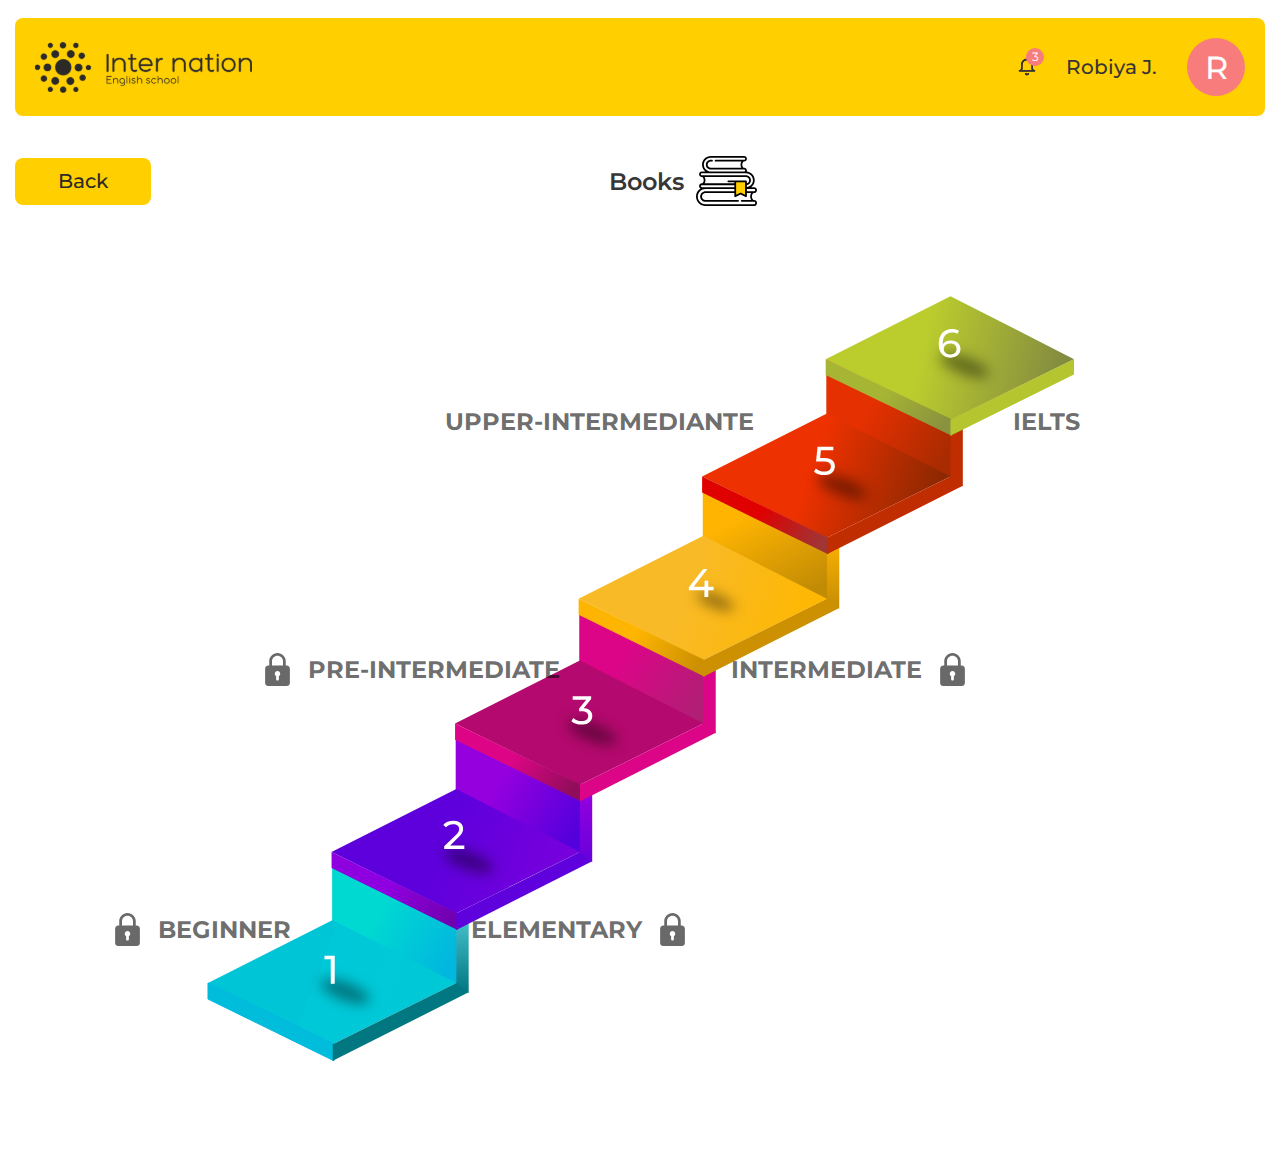
==== books-levels.html @ 8bdf4ba3 "feat: add office-hours" ====
<!DOCTYPE html>
<html lang="en">
  <head>
    <meta charset="UTF-8" />
    <meta name="viewport" content="width=device-width, initial-scale=1.0" />
    <title>Inter Nation Student</title>
    <link rel="icon" type="image/x-icon" href="images/logo.ico" />
    <link rel="preconnect" href="https://fonts.googleapis.com" />
    <link rel="preconnect" href="https://fonts.gstatic.com" crossorigin />
    <link
      href="https://fonts.googleapis.com/css2?family=Montserrat:wght@300;400;500;600;700;800;900&display=swap"
      rel="stylesheet"
    />
    <link
      rel="stylesheet"
      href="https://unpkg.com/swiper@8/swiper-bundle.min.css"
    />

    <link rel="stylesheet" href="css/main.css" />
  </head>

  <body>
    <header class="header">
      <div class="header__container">
        <div class="dflex-jcsb-aic header__inner">
          <div class="logo">
            <a class="logo__link" href="/"
              ><img src="images/header/logo.svg" alt="Logo" class="logo__img"
            /></a>
          </div>
          <div class="account">
            <div class="dflex-jcsb-aic account__list">
              <div class="account__item">
                <a class="account__link-notif" href="#">
                  <img src="images/header/notif.svg" alt="notif" />
                  <span>3</span>
                </a>
              </div>
              <div class="account__item">
                <p class="account__link-name">Robiya J.</p>
              </div>
              <div class="account__item account__item-photo">
                <a class="dflex-jcc-aic account__link-profile" href="#"> R </a>
              </div>
            </div>
          </div>
          <div class="dflex-jcc-aic account__modal">
            <a class="dflex-jcc-aic account__link-profile" href="#"> R </a>
            <a class="dflex-jcc-aic account__modal-pswrd" href="#">
              Change password
            </a>
            <a class="dflex-jcc-aic account__modal-logout" href="#"> LOGOUT </a>
          </div>
        </div>
      </div>
    </header>
    <div class="wrapper">
      <main class="main">
        <section class="page-library page-library__weekly-asgmt">
          <div class="container">
            <div class="page-library__inner">
              <div class="page-library__top">
                <a class="page-library__back" href="/"> Back </a>
                <div class="dflex-jcsb-aic page-library__title">
                  <span>Books</span>
                  <img src="./images/books-videos/books.svg" alt="" />
                </div>
                <div class="page-library__empty"></div>
              </div>

              <div class="page-library__stairs">
                <a
                  class="dflex-jcc-aic page-library__stairs-title level-6 level-locked"
                  href="books.html"
                  ><p>IELTS</p>
                  <!-- <img src="images/books-videos/lock.svg" alt="lock" /> -->
                </a>
                <a
                  class="dflex-jcc-aic page-library__stairs-title level-5"
                  href="books.html"
                  ><img src="images/books-videos/lock.svg" alt="lock" />
                  <p>UPPER-INTERMEDIANTE</p></a
                >
                <a
                  class="dflex-jcc-aic page-library__stairs-title level-4 level-locked"
                  href="books.html"
                >
                  <p>INTERMEDIATE</p>
                  <img src="images/books-videos/lock.svg" alt="lock" />
                </a>
                <a
                  class="dflex-jcc-aic page-library__stairs-title level-3 level-locked"
                  href="books.html"
                  ><img src="images/books-videos/lock.svg" alt="lock" />
                  <p>PRE-INTERMEDIATE</p></a
                >
                <a
                  class="dflex-jcc-aic page-library__stairs-title level-2 level-locked"
                  href="books.html"
                  ><p>ELEMENTARY</p>
                  <img src="images/books-videos/lock.svg" alt="lock"
                /></a>
                <a
                  class="dflex-jcc-aic page-library__stairs-title level-1 level-locked"
                  href="books.html"
                  ><img src="images/books-videos/lock.svg" alt="lock" />
                  <p>BEGINNER</p></a
                >
                <svg
                  class="page-library__stairs-svg"
                  width="867"
                  height="766"
                  viewBox="0 0 867 766"
                  fill="none"
                  xmlns="http://www.w3.org/2000/svg"
                >
                  <a class="page-library__stairs-link stairs-link-1" href="books.html">
                    <path
                      d="M125.156 569.649L249.929 632.036V688.245L125.156 625.241V569.649Z"
                      fill="url(#paint0_linear_401_6035)"
                    />
                    <path
                      d="M249.311 633.212V687.708L261.665 696.893V626.476L249.311 633.212Z"
                      fill="url(#paint1_linear_401_6035)"
                    />
                    <path
                      d="M249.311 687.01L125.773 748.161L1 687.01L125.773 624.005L249.311 687.01Z"
                      fill="url(#paint2_linear_401_6035)"
                    />

                    <path
                      d="M127.009 764.839V748.161L1 687.01V703.07L127.009 764.839Z"
                      fill="#00BDDB"
                      stroke="#00B6DE"
                    />
                    <path
                      d="M249.311 687.01L261.665 696.275L125.773 764.839V748.161L249.311 687.01Z"
                      fill="#007781"
                    />
                    <g filter="url(#filter0_f_401_6035)">
                      <ellipse
                        cx="138.266"
                        cy="695.387"
                        rx="25.9429"
                        ry="8.64765"
                        transform="rotate(21.0461 138.266 695.387)"
                        fill="black"
                        fill-opacity="0.42"
                      />
                    </g>
                    <path
                      d="M123.766 687.713V661.313L125.486 663.193H117.446V659.713H127.726V687.713H123.766Z"
                      fill="white"
                    />
                  </a>
                  <a class="page-library__stairs-link stairs-link-2" href="books.html">
                    <path
                      d="M248.693 438.699L373.466 501.085V557.295L248.693 494.291V438.699Z"
                      fill="url(#paint3_linear_401_6035)"
                    />
                    <path
                      d="M372.849 502.262V556.758L385.203 565.943V495.526L372.849 502.262Z"
                      fill="url(#paint4_linear_401_6035)"
                    />
                    <path
                      d="M372.849 556.059L249.311 617.211L124.538 556.059L249.311 493.055L372.849 556.059Z"
                      fill="url(#paint5_linear_401_6035)"
                    />

                    <path
                      d="M250.547 633.888V617.211L124.538 556.06V572.119L250.547 633.888Z"
                      fill="url(#paint6_linear_401_6035)"
                    />
                    <path
                      d="M372.849 556.06L385.203 565.325L249.311 633.888V617.211L372.849 556.06Z"
                      fill="#5E01DC"
                    />
                    <g filter="url(#filter1_f_401_6035)">
                      <ellipse
                        cx="261.804"
                        cy="564.799"
                        rx="25.9429"
                        ry="8.64765"
                        transform="rotate(21.0461 261.804 564.799)"
                        fill="black"
                        fill-opacity="0.42"
                      />
                    </g>
                    <path
                      d="M237.202 553.057V550.337L248.602 539.337C249.615 538.377 250.362 537.537 250.842 536.817C251.348 536.07 251.682 535.39 251.842 534.777C252.028 534.137 252.122 533.524 252.122 532.937C252.122 531.497 251.615 530.364 250.602 529.537C249.588 528.71 248.108 528.297 246.162 528.297C244.668 528.297 243.322 528.55 242.122 529.057C240.922 529.537 239.882 530.297 239.002 531.337L236.282 528.977C237.348 527.617 238.775 526.577 240.562 525.857C242.375 525.11 244.362 524.737 246.522 524.737C248.468 524.737 250.162 525.057 251.602 525.697C253.042 526.31 254.148 527.204 254.922 528.377C255.722 529.55 256.122 530.937 256.122 532.537C256.122 533.444 256.002 534.337 255.762 535.217C255.522 536.097 255.068 537.03 254.402 538.017C253.735 539.004 252.775 540.11 251.522 541.337L241.362 551.137L240.402 549.577H257.322V553.057H237.202Z"
                      fill="white"
                    />
                  </a>

                  <a class="page-library__stairs-link stairs-link-3" href="books.html">
                    <path
                      d="M372.231 310.22L497.004 372.606V428.816L372.231 365.812V310.22Z"
                      fill="url(#paint7_linear_401_6035)"
                    />
                    <path
                      d="M496.386 373.783V428.279L508.74 437.464V367.047L496.386 373.783Z"
                      fill="#DC0588"
                    />
                    <path
                      d="M496.386 427.581L372.848 488.732L248.075 427.581L372.848 364.577L496.386 427.581Z"
                      fill="#B4096E"
                    />
                    <path
                      d="M374.083 505.41V488.732L248.075 427.581V443.641L374.083 505.41Z"
                      fill="url(#paint8_linear_401_6035)"
                    />
                    <path
                      d="M496.385 427.581L508.739 436.846L372.848 505.41V488.732L496.385 427.581Z"
                      fill="#DC0588"
                    />
                    <g filter="url(#filter2_f_401_6035)">
                      <ellipse
                        cx="385.342"
                        cy="436.32"
                        rx="25.9429"
                        ry="8.64765"
                        transform="rotate(21.0461 385.342 436.32)"
                        fill="black"
                        fill-opacity="0.42"
                      />
                    </g>

                    <path
                      d="M374.682 428.604C372.708 428.604 370.788 428.297 368.922 427.684C367.082 427.07 365.575 426.244 364.402 425.204L366.242 422.044C367.175 422.924 368.388 423.644 369.882 424.204C371.375 424.764 372.975 425.044 374.682 425.044C376.762 425.044 378.375 424.604 379.522 423.724C380.695 422.817 381.282 421.604 381.282 420.084C381.282 418.617 380.722 417.444 379.602 416.564C378.508 415.657 376.762 415.204 374.362 415.204H372.122V412.404L380.442 402.164L381.002 403.764H365.682V400.284H384.162V403.004L375.882 413.204L373.802 411.964H375.122C378.508 411.964 381.042 412.724 382.722 414.244C384.428 415.764 385.282 417.697 385.282 420.044C385.282 421.617 384.895 423.057 384.122 424.364C383.348 425.67 382.175 426.71 380.602 427.484C379.055 428.23 377.082 428.604 374.682 428.604Z"
                      fill="white"
                    />
                  </a>
                  <a class="page-library__stairs-link stairs-link-4" href="books.html">
                    <path
                      d="M495.77 185.446L620.543 247.833V304.043L495.77 241.038V185.446Z"
                      fill="url(#paint9_linear_401_6035)"
                    />
                    <path
                      d="M619.925 249.009V303.505L632.279 312.69V242.273L619.925 249.009Z"
                      fill="url(#paint10_linear_401_6035)"
                    />
                    <path
                      d="M619.925 302.808L496.387 363.959L371.614 302.808L496.387 239.803L619.925 302.808Z"
                      fill="url(#paint11_linear_401_6035)"
                    />
                    <path
                      d="M497.622 380.636V363.959L371.614 302.808V318.868L497.622 380.636Z"
                      fill="url(#paint12_linear_401_6035)"
                    />

                    <path
                      d="M619.925 302.808L632.278 312.073L496.387 380.636V363.959L619.925 302.808Z"
                      fill="#CC9000"
                    />
                    <g filter="url(#filter3_f_401_6035)">
                      <ellipse
                        cx="508.438"
                        cy="305.165"
                        rx="19.6424"
                        ry="6.54746"
                        transform="rotate(21.0461 508.438 305.165)"
                        fill="black"
                        fill-opacity="0.42"
                      />
                    </g>
                    <path
                      d="M481.847 294.16V291.36L496.167 273.04H500.487L486.287 291.36L484.247 290.72H506.607V294.16H481.847ZM497.407 301.04V294.16L497.527 290.72V284.64H501.287V301.04H497.407Z"
                      fill="white"
                    />
                  </a>

                  <a class="page-library__stairs-link stairs-link-5" href="books.html">
                    <path
                      d="M619.307 63.1438L744.08 125.53V181.74L619.307 118.736V63.1438Z"
                      fill="url(#paint13_linear_401_6035)"
                    />
                    <path
                      d="M743.461 126.706V181.203L755.815 190.387V119.971L743.461 126.706Z"
                      fill="#BF2D01"
                    />

                    <path
                      d="M743.462 180.505L619.924 241.656L495.151 180.505L619.924 117.5L743.462 180.505Z"
                      fill="url(#paint14_linear_401_6035)"
                    />
                    <path
                      d="M621.159 258.333V241.656L495.151 180.505V196.565L621.159 258.333Z"
                      fill="url(#paint15_linear_401_6035)"
                    />
                    <path
                      d="M743.462 180.505L755.815 189.77L619.924 258.333V241.656L743.462 180.505Z"
                      fill="#BF2D01"
                    />
                    <g filter="url(#filter4_f_401_6035)">
                      <ellipse
                        cx="634.888"
                        cy="190.48"
                        rx="25.9429"
                        ry="8.64765"
                        transform="rotate(21.0461 634.888 190.48)"
                        fill="black"
                        fill-opacity="0.42"
                      />
                    </g>
                    <path
                      d="M617.295 179.058C615.322 179.058 613.402 178.751 611.535 178.138C609.695 177.524 608.189 176.698 607.015 175.658L608.855 172.498C609.789 173.378 611.002 174.098 612.495 174.658C613.989 175.218 615.575 175.498 617.255 175.498C619.389 175.498 621.029 175.044 622.175 174.138C623.322 173.231 623.895 172.018 623.895 170.498C623.895 169.458 623.642 168.551 623.135 167.778C622.629 167.004 621.749 166.418 620.495 166.018C619.269 165.591 617.575 165.378 615.415 165.378H609.055L610.535 150.738H626.335V154.218H612.015L614.095 152.258L612.935 163.818L610.855 161.898H616.255C619.055 161.898 621.309 162.258 623.015 162.978C624.722 163.698 625.962 164.698 626.735 165.978C627.509 167.231 627.895 168.684 627.895 170.338C627.895 171.938 627.509 173.404 626.735 174.738C625.962 176.044 624.789 177.098 623.215 177.898C621.669 178.671 619.695 179.058 617.295 179.058Z"
                      fill="white"
                    />
                  </a>

                  <a class="page-library__stairs-link stairs-link-6" href="books.html">
                    <path
                      d="M866.999 63.1439L743.462 124.295L618.688 63.1439L743.462 0.139648L866.999 63.1439Z"
                      fill="url(#paint16_linear_401_6035)"
                    />
                    <path
                      d="M744.697 139.737V123.325L618.688 63.144V78.949L744.697 139.737Z"
                      fill="url(#paint17_linear_401_6035)"
                    />
                    <path
                      d="M867 78.586V63.1438L743.462 123.677V139.737L867 78.586Z"
                      fill="#B4C530"
                    />
                    <g filter="url(#filter5_f_401_6035)">
                      <ellipse
                        cx="757.191"
                        cy="69.413"
                        rx="25.9429"
                        ry="8.64765"
                        transform="rotate(21.0461 757.191 69.413)"
                        fill="black"
                        fill-opacity="0.42"
                      />
                    </g>
                    <path
                      d="M743.554 61.6967C741.074 61.6967 738.954 61.15 737.194 60.0567C735.434 58.9634 734.087 57.39 733.154 55.3367C732.247 53.2567 731.794 50.7234 731.794 47.7367C731.794 44.5634 732.354 41.8834 733.474 39.6967C734.594 37.51 736.154 35.8567 738.154 34.7367C740.154 33.6167 742.447 33.0567 745.034 33.0567C746.367 33.0567 747.634 33.19 748.834 33.4567C750.06 33.7234 751.114 34.1367 751.994 34.6967L750.474 37.8167C749.754 37.31 748.927 36.9634 747.994 36.7767C747.087 36.59 746.127 36.4967 745.114 36.4967C742.26 36.4967 739.994 37.39 738.314 39.1767C736.634 40.9367 735.794 43.5634 735.794 47.0567C735.794 47.6167 735.82 48.2834 735.874 49.0567C735.927 49.83 736.06 50.59 736.274 51.3367L734.914 49.9767C735.314 48.75 735.94 47.7234 736.794 46.8967C737.674 46.0434 738.714 45.4167 739.914 45.0167C741.14 44.59 742.46 44.3767 743.874 44.3767C745.74 44.3767 747.394 44.7234 748.834 45.4167C750.274 46.11 751.407 47.0967 752.234 48.3767C753.06 49.63 753.474 51.1234 753.474 52.8567C753.474 54.6434 753.034 56.2034 752.154 57.5367C751.274 58.87 750.087 59.8967 748.594 60.6167C747.1 61.3367 745.42 61.6967 743.554 61.6967ZM743.394 58.4567C744.62 58.4567 745.687 58.23 746.594 57.7767C747.527 57.3234 748.26 56.6967 748.794 55.8967C749.327 55.07 749.594 54.11 749.594 53.0167C749.594 51.3634 749.02 50.0567 747.874 49.0967C746.727 48.11 745.167 47.6167 743.194 47.6167C741.914 47.6167 740.794 47.8567 739.834 48.3367C738.874 48.8167 738.114 49.47 737.554 50.2967C737.02 51.0967 736.754 52.0167 736.754 53.0567C736.754 54.0167 737.007 54.91 737.514 55.7367C738.02 56.5367 738.767 57.19 739.754 57.6967C740.74 58.2034 741.954 58.4567 743.394 58.4567Z"
                      fill="white"
                    />
                  </a>
                  <defs>
                    <filter
                      id="filter0_f_401_6035"
                      x="100.853"
                      y="670.061"
                      width="74.8269"
                      height="50.6528"
                      filterUnits="userSpaceOnUse"
                      color-interpolation-filters="sRGB"
                    >
                      <feFlood flood-opacity="0" result="BackgroundImageFix" />
                      <feBlend
                        mode="normal"
                        in="SourceGraphic"
                        in2="BackgroundImageFix"
                        result="shape"
                      />
                      <feGaussianBlur
                        stdDeviation="6.5"
                        result="effect1_foregroundBlur_401_6035"
                      />
                    </filter>
                    <filter
                      id="filter1_f_401_6035"
                      x="224.39"
                      y="539.473"
                      width="74.8269"
                      height="50.6528"
                      filterUnits="userSpaceOnUse"
                      color-interpolation-filters="sRGB"
                    >
                      <feFlood flood-opacity="0" result="BackgroundImageFix" />
                      <feBlend
                        mode="normal"
                        in="SourceGraphic"
                        in2="BackgroundImageFix"
                        result="shape"
                      />
                      <feGaussianBlur
                        stdDeviation="6.5"
                        result="effect1_foregroundBlur_401_6035"
                      />
                    </filter>
                    <filter
                      id="filter2_f_401_6035"
                      x="347.928"
                      y="410.994"
                      width="74.8269"
                      height="50.6528"
                      filterUnits="userSpaceOnUse"
                      color-interpolation-filters="sRGB"
                    >
                      <feFlood flood-opacity="0" result="BackgroundImageFix" />
                      <feBlend
                        mode="normal"
                        in="SourceGraphic"
                        in2="BackgroundImageFix"
                        result="shape"
                      />
                      <feGaussianBlur
                        stdDeviation="6.5"
                        result="effect1_foregroundBlur_401_6035"
                      />
                    </filter>
                    <filter
                      id="filter3_f_401_6035"
                      x="476.954"
                      y="282.832"
                      width="62.9685"
                      height="44.6658"
                      filterUnits="userSpaceOnUse"
                      color-interpolation-filters="sRGB"
                    >
                      <feFlood flood-opacity="0" result="BackgroundImageFix" />
                      <feBlend
                        mode="normal"
                        in="SourceGraphic"
                        in2="BackgroundImageFix"
                        result="shape"
                      />
                      <feGaussianBlur
                        stdDeviation="6.5"
                        result="effect1_foregroundBlur_401_6035"
                      />
                    </filter>
                    <filter
                      id="filter4_f_401_6035"
                      x="597.474"
                      y="165.154"
                      width="74.8267"
                      height="50.6528"
                      filterUnits="userSpaceOnUse"
                      color-interpolation-filters="sRGB"
                    >
                      <feFlood flood-opacity="0" result="BackgroundImageFix" />
                      <feBlend
                        mode="normal"
                        in="SourceGraphic"
                        in2="BackgroundImageFix"
                        result="shape"
                      />
                      <feGaussianBlur
                        stdDeviation="6.5"
                        result="effect1_foregroundBlur_401_6035"
                      />
                    </filter>
                    <filter
                      id="filter5_f_401_6035"
                      x="719.777"
                      y="44.0867"
                      width="74.8267"
                      height="50.6528"
                      filterUnits="userSpaceOnUse"
                      color-interpolation-filters="sRGB"
                    >
                      <feFlood flood-opacity="0" result="BackgroundImageFix" />
                      <feBlend
                        mode="normal"
                        in="SourceGraphic"
                        in2="BackgroundImageFix"
                        result="shape"
                      />
                      <feGaussianBlur
                        stdDeviation="6.5"
                        result="effect1_foregroundBlur_401_6035"
                      />
                    </filter>
                    <linearGradient
                      id="paint0_linear_401_6035"
                      x1="162.217"
                      y1="628.947"
                      x2="240.046"
                      y2="676.509"
                      gradientUnits="userSpaceOnUse"
                    >
                      <stop stop-color="#00D9D1" />
                      <stop offset="1" stop-color="#01B6DF" />
                    </linearGradient>
                    <linearGradient
                      id="paint1_linear_401_6035"
                      x1="255.488"
                      y1="626.476"
                      x2="255.488"
                      y2="696.893"
                      gradientUnits="userSpaceOnUse"
                    >
                      <stop stop-color="#43BDC8" />
                      <stop offset="1" stop-color="#007781" />
                    </linearGradient>
                    <linearGradient
                      id="paint2_linear_401_6035"
                      x1="112.802"
                      y1="672.803"
                      x2="233.251"
                      y2="717.276"
                      gradientUnits="userSpaceOnUse"
                    >
                      <stop stop-color="#00C5D7" />
                      <stop offset="0.0001" stop-color="#00C8D8" />
                      <stop offset="1" stop-color="#00C9D7" />
                    </linearGradient>
                    <linearGradient
                      id="paint3_linear_401_6035"
                      x1="285.754"
                      y1="497.997"
                      x2="363.583"
                      y2="545.559"
                      gradientUnits="userSpaceOnUse"
                    >
                      <stop stop-color="#9400DE" />
                      <stop offset="1" stop-color="#5400DC" />
                    </linearGradient>
                    <linearGradient
                      id="paint4_linear_401_6035"
                      x1="379.026"
                      y1="495.526"
                      x2="379.026"
                      y2="565.943"
                      gradientUnits="userSpaceOnUse"
                    >
                      <stop stop-color="#9401DE" />
                      <stop offset="1" stop-color="#6701DD" />
                    </linearGradient>
                    <linearGradient
                      id="paint5_linear_401_6035"
                      x1="236.34"
                      y1="541.853"
                      x2="356.789"
                      y2="586.326"
                      gradientUnits="userSpaceOnUse"
                    >
                      <stop stop-color="#5E00DC" />
                      <stop offset="1" stop-color="#7800DD" />
                    </linearGradient>
                    <linearGradient
                      id="paint6_linear_401_6035"
                      x1="180.13"
                      y1="593.739"
                      x2="238.193"
                      y2="631.418"
                      gradientUnits="userSpaceOnUse"
                    >
                      <stop stop-color="#8E00DF" />
                      <stop offset="1" stop-color="#7100B1" />
                    </linearGradient>
                    <linearGradient
                      id="paint7_linear_401_6035"
                      x1="409.292"
                      y1="369.518"
                      x2="487.121"
                      y2="417.08"
                      gradientUnits="userSpaceOnUse"
                    >
                      <stop stop-color="#DC0588" />
                      <stop offset="1" stop-color="#B11E75" />
                    </linearGradient>
                    <linearGradient
                      id="paint8_linear_401_6035"
                      x1="303.667"
                      y1="465.26"
                      x2="361.729"
                      y2="502.939"
                      gradientUnits="userSpaceOnUse"
                    >
                      <stop stop-color="#DD0585" />
                      <stop offset="1" stop-color="#8F0D5A" />
                    </linearGradient>
                    <linearGradient
                      id="paint9_linear_401_6035"
                      x1="566.186"
                      y1="205.212"
                      x2="610.66"
                      y2="292.306"
                      gradientUnits="userSpaceOnUse"
                    >
                      <stop stop-color="#FEB401" />
                      <stop offset="1" stop-color="#C28B05" />
                    </linearGradient>
                    <linearGradient
                      id="paint10_linear_401_6035"
                      x1="626.102"
                      y1="242.273"
                      x2="626.102"
                      y2="312.69"
                      gradientUnits="userSpaceOnUse"
                    >
                      <stop stop-color="#FDB201" />
                      <stop offset="1" stop-color="#C58D05" />
                    </linearGradient>
                    <linearGradient
                      id="paint11_linear_401_6035"
                      x1="483.415"
                      y1="288.601"
                      x2="603.865"
                      y2="333.074"
                      gradientUnits="userSpaceOnUse"
                    >
                      <stop stop-color="#F8BA26" />
                      <stop offset="1" stop-color="#FFB700" />
                    </linearGradient>
                    <linearGradient
                      id="paint12_linear_401_6035"
                      x1="427.206"
                      y1="340.487"
                      x2="485.269"
                      y2="378.166"
                      gradientUnits="userSpaceOnUse"
                    >
                      <stop stop-color="#FEB501" />
                      <stop offset="1" stop-color="#CC9000" />
                    </linearGradient>
                    <linearGradient
                      id="paint13_linear_401_6035"
                      x1="656.368"
                      y1="122.442"
                      x2="734.197"
                      y2="170.004"
                      gradientUnits="userSpaceOnUse"
                    >
                      <stop stop-color="#E53001" />
                      <stop offset="1" stop-color="#A92B01" />
                    </linearGradient>
                    <linearGradient
                      id="paint14_linear_401_6035"
                      x1="606.952"
                      y1="166.298"
                      x2="727.402"
                      y2="210.771"
                      gradientUnits="userSpaceOnUse"
                    >
                      <stop stop-color="#EE3100" />
                      <stop offset="1" stop-color="#8A2801" />
                    </linearGradient>
                    <linearGradient
                      id="paint15_linear_401_6035"
                      x1="550.743"
                      y1="218.184"
                      x2="608.805"
                      y2="255.863"
                      gradientUnits="userSpaceOnUse"
                    >
                      <stop stop-color="#DF0000" />
                      <stop offset="1" stop-color="#A03535" />
                    </linearGradient>
                    <linearGradient
                      id="paint16_linear_401_6035"
                      x1="712.577"
                      y1="61.9085"
                      x2="850.94"
                      y2="93.4107"
                      gradientUnits="userSpaceOnUse"
                    >
                      <stop stop-color="#BBCD2D" />
                      <stop offset="1" stop-color="#838B40" />
                    </linearGradient>
                    <linearGradient
                      id="paint17_linear_401_6035"
                      x1="674.28"
                      y1="100.225"
                      x2="731.789"
                      y2="138.146"
                      gradientUnits="userSpaceOnUse"
                    >
                      <stop stop-color="#A6B534" />
                      <stop offset="1" stop-color="#89923E" />
                    </linearGradient>
                  </defs>
                </svg>

                <!-- <svg
                  class="page-library__stairs-svg"
                  width="1029"
                  height="788"
                  viewBox="0 0 1029 788"
                  fill="none"
                  xmlns="http://www.w3.org/2000/svg"
                >
                  <a href="/level.html">
                    <path
                      d="M199.156 591.649L323.929 654.036V710.245L199.156 647.241V591.649Z"
                      fill="url(#paint0_linear_401_6035)"
                    />
                    <path
                      d="M323.311 655.212V709.708L335.665 718.893V648.476L323.311 655.212Z"
                      fill="url(#paint1_linear_401_6035)"
                    />
                    <path
                      d="M323.311 709.01L199.773 770.161L75 709.01L199.773 646.005L323.311 709.01Z"
                      fill="url(#paint2_linear_401_6035)"
                    />
                    <path
                      d="M201.009 786.839V770.161L75 709.01V725.07L201.009 786.839Z"
                      fill="#00BDDB"
                      stroke="#00B6DE"
                    />
                    <path
                      d="M323.311 709.01L335.665 718.275L199.773 786.839V770.161L323.311 709.01Z"
                      fill="#007781"
                    />
                    <g filter="url(#filter0_f_401_6035)">
                      <ellipse
                        cx="212.266"
                        cy="717.387"
                        rx="25.9429"
                        ry="8.64765"
                        transform="rotate(21.0461 212.266 717.387)"
                        fill="black"
                        fill-opacity="0.42"
                      />
                    </g>
                    <path
                      d="M197.766 709.713V683.313L199.486 685.193H191.446V681.713H201.726V709.713H197.766Z"
                      fill="white"
                    />
                    <path
                      d="M1.992 659V642.2H10.2C12.312 642.2 13.896 642.6 14.952 643.4C16.024 644.2 16.56 645.256 16.56 646.568C16.56 647.448 16.344 648.216 15.912 648.872C15.48 649.512 14.888 650.008 14.136 650.36C13.384 650.712 12.52 650.888 11.544 650.888L12 649.904C13.056 649.904 13.992 650.08 14.808 650.432C15.624 650.768 16.256 651.272 16.704 651.944C17.168 652.616 17.4 653.44 17.4 654.416C17.4 655.856 16.832 656.984 15.696 657.8C14.56 658.6 12.888 659 10.68 659H1.992ZM5.856 656.072H10.392C11.4 656.072 12.16 655.912 12.672 655.592C13.2 655.256 13.464 654.728 13.464 654.008C13.464 653.304 13.2 652.784 12.672 652.448C12.16 652.096 11.4 651.92 10.392 651.92H5.568V649.088H9.72C10.664 649.088 11.384 648.928 11.88 648.608C12.392 648.272 12.648 647.768 12.648 647.096C12.648 646.44 12.392 645.952 11.88 645.632C11.384 645.296 10.664 645.128 9.72 645.128H5.856V656.072ZM23.9196 648.968H32.0076V651.992H23.9196V648.968ZM24.2076 655.88H33.3516V659H20.3436V642.2H33.0396V645.32H24.2076V655.88ZM44.5571 659.288C43.2291 659.288 42.0051 659.08 40.8851 658.664C39.7811 658.232 38.8131 657.624 37.9811 656.84C37.1651 656.056 36.5251 655.136 36.0611 654.08C35.6131 653.024 35.3891 651.864 35.3891 650.6C35.3891 649.336 35.6131 648.176 36.0611 647.12C36.5251 646.064 37.1731 645.144 38.0051 644.36C38.8371 643.576 39.8131 642.976 40.9331 642.56C42.0531 642.128 43.2851 641.912 44.6291 641.912C46.1171 641.912 47.4531 642.16 48.6371 642.656C49.8371 643.152 50.8451 643.872 51.6611 644.816L49.1651 647.12C48.5571 646.48 47.8931 646.008 47.1731 645.704C46.4531 645.384 45.6691 645.224 44.8211 645.224C44.0051 645.224 43.2611 645.352 42.5891 645.608C41.9171 645.864 41.3331 646.232 40.8371 646.712C40.3571 647.192 39.9811 647.76 39.7091 648.416C39.4531 649.072 39.3251 649.8 39.3251 650.6C39.3251 651.384 39.4531 652.104 39.7091 652.76C39.9811 653.416 40.3571 653.992 40.8371 654.488C41.3331 654.968 41.9091 655.336 42.5651 655.592C43.2371 655.848 43.9731 655.976 44.7731 655.976C45.5411 655.976 46.2851 655.856 47.0051 655.616C47.7411 655.36 48.4531 654.936 49.1411 654.344L51.3491 657.152C50.4371 657.84 49.3731 658.368 48.1571 658.736C46.9571 659.104 45.7571 659.288 44.5571 659.288ZM47.7971 656.648V650.336H51.3491V657.152L47.7971 656.648ZM54.9608 659V642.2H58.8488V659H54.9608ZM62.8358 659V642.2H66.0518L75.9638 654.296H74.4037V642.2H78.2438V659H75.0518L65.1158 646.904H66.6758V659H62.8358ZM82.2186 659V642.2H85.4346L95.3466 654.296H93.7866V642.2H97.6266V659H94.4346L84.4986 646.904H86.0586V659H82.2186ZM105.177 648.968H113.265V651.992H105.177V648.968ZM105.465 655.88H114.609V659H101.601V642.2H114.297V645.32H105.465V655.88ZM117.703 659V642.2H124.975C126.479 642.2 127.775 642.448 128.863 642.944C129.951 643.424 130.791 644.12 131.383 645.032C131.975 645.944 132.271 647.032 132.271 648.296C132.271 649.544 131.975 650.624 131.383 651.536C130.791 652.432 129.951 653.12 128.863 653.6C127.775 654.08 126.479 654.32 124.975 654.32H119.863L121.591 652.616V659H117.703ZM128.383 659L124.183 652.904H128.335L132.583 659H128.383ZM121.591 653.048L119.863 651.224H124.759C125.959 651.224 126.855 650.968 127.447 650.456C128.039 649.928 128.335 649.208 128.335 648.296C128.335 647.368 128.039 646.648 127.447 646.136C126.855 645.624 125.959 645.368 124.759 645.368H119.863L121.591 643.52V653.048Z"
                      fill="black"
                      fill-opacity="0.59"
                    />
                  </a>
                  <a href="/level.html">
                    <path
                      d="M322.693 460.699L447.466 523.085V579.295L322.693 516.291V460.699Z"
                      fill="url(#paint3_linear_401_6035)"
                    />
                    <path
                      d="M446.849 524.262V578.758L459.203 587.943V517.526L446.849 524.262Z"
                      fill="url(#paint4_linear_401_6035)"
                    />
                    <path
                      d="M446.849 578.059L323.311 639.211L198.538 578.059L323.311 515.055L446.849 578.059Z"
                      fill="url(#paint5_linear_401_6035)"
                    />
                    <path
                      d="M324.547 655.888V639.211L198.538 578.06V594.119L324.547 655.888Z"
                      fill="url(#paint6_linear_401_6035)"
                    />
                    <path
                      d="M446.849 578.06L459.203 587.325L323.311 655.888V639.211L446.849 578.06Z"
                      fill="#5E01DC"
                    />
                    <g filter="url(#filter1_f_401_6035)">
                      <ellipse
                        cx="335.804"
                        cy="586.799"
                        rx="25.9429"
                        ry="8.64765"
                        transform="rotate(21.0461 335.804 586.799)"
                        fill="black"
                        fill-opacity="0.42"
                      />
                    </g>
                    <path
                      d="M311.202 575.057V572.337L322.602 561.337C323.615 560.377 324.362 559.537 324.842 558.817C325.348 558.07 325.682 557.39 325.842 556.777C326.028 556.137 326.122 555.524 326.122 554.937C326.122 553.497 325.615 552.364 324.602 551.537C323.588 550.71 322.108 550.297 320.162 550.297C318.668 550.297 317.322 550.55 316.122 551.057C314.922 551.537 313.882 552.297 313.002 553.337L310.282 550.977C311.348 549.617 312.775 548.577 314.562 547.857C316.375 547.11 318.362 546.737 320.522 546.737C322.468 546.737 324.162 547.057 325.602 547.697C327.042 548.31 328.148 549.204 328.922 550.377C329.722 551.55 330.122 552.937 330.122 554.537C330.122 555.444 330.002 556.337 329.762 557.217C329.522 558.097 329.068 559.03 328.402 560.017C327.735 561.004 326.775 562.11 325.522 563.337L315.362 573.137L314.402 571.577H331.322V575.057H311.202Z"
                      fill="white"
                    />
                    <path
                      d="M437.568 629.968H445.656V632.992H437.568V629.968ZM437.856 636.88H447V640H433.992V623.2H446.688V626.32H437.856V636.88ZM450.094 640V623.2H453.982V636.832H462.406V640H450.094ZM468.154 629.968H476.242V632.992H468.154V629.968ZM468.442 636.88H477.586V640H464.578V623.2H477.274V626.32H468.442V636.88ZM480.68 640V623.2H483.896L491.048 635.056H489.344L496.376 623.2H499.568L499.616 640H495.968L495.944 628.792H496.616L491 638.224H489.248L483.512 628.792H484.328V640H480.68ZM507.177 629.968H515.265V632.992H507.177V629.968ZM507.465 636.88H516.609V640H503.601V623.2H516.297V626.32H507.465V636.88ZM519.703 640V623.2H522.919L532.831 635.296H531.271V623.2H535.111V640H531.919L521.983 627.904H523.543V640H519.703ZM542.566 640V626.368H537.19V623.2H551.83V626.368H546.454V640H542.566ZM550.87 640L558.358 623.2H562.198L569.71 640H565.63L559.486 625.168H561.022L554.854 640H550.87ZM554.614 636.4L555.646 633.448H564.286L565.342 636.4H554.614ZM571.453 640V623.2H578.725C580.229 623.2 581.525 623.448 582.613 623.944C583.701 624.424 584.541 625.12 585.133 626.032C585.725 626.944 586.021 628.032 586.021 629.296C586.021 630.544 585.725 631.624 585.133 632.536C584.541 633.432 583.701 634.12 582.613 634.6C581.525 635.08 580.229 635.32 578.725 635.32H573.613L575.341 633.616V640H571.453ZM582.133 640L577.933 633.904H582.085L586.333 640H582.133ZM575.341 634.048L573.613 632.224H578.509C579.709 632.224 580.605 631.968 581.197 631.456C581.789 630.928 582.085 630.208 582.085 629.296C582.085 628.368 581.789 627.648 581.197 627.136C580.605 626.624 579.709 626.368 578.509 626.368H573.613L575.341 624.52V634.048ZM593.043 640V633.136L593.931 635.488L586.539 623.2H590.667L596.331 632.632H593.955L599.643 623.2H603.459L596.067 635.488L596.931 633.136V640H593.043Z"
                      fill="black"
                      fill-opacity="0.59"
                    />
                  </a>
                  <a href="/level.html">
                    <path
                      d="M446.231 332.22L571.004 394.606V450.816L446.231 387.812V332.22Z"
                      fill="url(#paint7_linear_401_6035)"
                    />
                    <path
                      d="M570.386 395.783V450.279L582.74 459.464V389.047L570.386 395.783Z"
                      fill="#DC0588"
                    />
                    <path
                      d="M570.386 449.581L446.848 510.732L322.075 449.581L446.848 386.577L570.386 449.581Z"
                      fill="#B4096E"
                    />
                    <path
                      d="M448.083 527.41V510.732L322.075 449.581V465.641L448.083 527.41Z"
                      fill="url(#paint8_linear_401_6035)"
                    />
                    <path
                      d="M570.385 449.581L582.739 458.846L446.848 527.41V510.732L570.385 449.581Z"
                      fill="#DC0588"
                    />
                    <g filter="url(#filter2_f_401_6035)">
                      <ellipse
                        cx="459.342"
                        cy="458.32"
                        rx="25.9429"
                        ry="8.64765"
                        transform="rotate(21.0461 459.342 458.32)"
                        fill="black"
                        fill-opacity="0.42"
                      />
                    </g>
                    <path
                      d="M448.682 450.604C446.708 450.604 444.788 450.297 442.922 449.684C441.082 449.07 439.575 448.244 438.402 447.204L440.242 444.044C441.175 444.924 442.388 445.644 443.882 446.204C445.375 446.764 446.975 447.044 448.682 447.044C450.762 447.044 452.375 446.604 453.522 445.724C454.695 444.817 455.282 443.604 455.282 442.084C455.282 440.617 454.722 439.444 453.602 438.564C452.508 437.657 450.762 437.204 448.362 437.204H446.122V434.404L454.442 424.164L455.002 425.764H439.682V422.284H458.162V425.004L449.882 435.204L447.802 433.964H449.122C452.508 433.964 455.042 434.724 456.722 436.244C458.428 437.764 459.282 439.697 459.282 442.044C459.282 443.617 458.895 445.057 458.122 446.364C457.348 447.67 456.175 448.71 454.602 449.484C453.055 450.23 451.082 450.604 448.682 450.604Z"
                      fill="white"
                    />
                    <path
                      d="M123.992 400V383.2H131.264C132.768 383.2 134.064 383.448 135.152 383.944C136.24 384.424 137.08 385.12 137.672 386.032C138.264 386.944 138.56 388.032 138.56 389.296C138.56 390.544 138.264 391.624 137.672 392.536C137.08 393.448 136.24 394.152 135.152 394.648C134.064 395.128 132.768 395.368 131.264 395.368H126.152L127.88 393.616V400H123.992ZM127.88 394.048L126.152 392.2H131.048C132.248 392.2 133.144 391.944 133.736 391.432C134.328 390.92 134.624 390.208 134.624 389.296C134.624 388.368 134.328 387.648 133.736 387.136C133.144 386.624 132.248 386.368 131.048 386.368H126.152L127.88 384.52V394.048ZM141.336 400V383.2H148.608C150.112 383.2 151.408 383.448 152.496 383.944C153.584 384.424 154.424 385.12 155.016 386.032C155.608 386.944 155.904 388.032 155.904 389.296C155.904 390.544 155.608 391.624 155.016 392.536C154.424 393.432 153.584 394.12 152.496 394.6C151.408 395.08 150.112 395.32 148.608 395.32H143.496L145.224 393.616V400H141.336ZM152.016 400L147.816 393.904H151.968L156.216 400H152.016ZM145.224 394.048L143.496 392.224H148.392C149.592 392.224 150.488 391.968 151.08 391.456C151.672 390.928 151.968 390.208 151.968 389.296C151.968 388.368 151.672 387.648 151.08 387.136C150.488 386.624 149.592 386.368 148.392 386.368H143.496L145.224 384.52V394.048ZM162.56 389.968H170.648V392.992H162.56V389.968ZM162.848 396.88H171.992V400H158.984V383.2H171.68V386.32H162.848V396.88ZM173.873 394.744V391.744H180.665V394.744H173.873ZM183.875 400V383.2H187.763V400H183.875ZM191.75 400V383.2H194.966L204.878 395.296H203.318V383.2H207.158V400H203.966L194.03 387.904H195.59V400H191.75ZM214.613 400V386.368H209.237V383.2H223.877V386.368H218.501V400H214.613ZM229.545 389.968H237.633V392.992H229.545V389.968ZM229.833 396.88H238.977V400H225.969V383.2H238.665V386.32H229.833V396.88ZM242.07 400V383.2H249.342C250.846 383.2 252.142 383.448 253.23 383.944C254.318 384.424 255.158 385.12 255.75 386.032C256.342 386.944 256.638 388.032 256.638 389.296C256.638 390.544 256.342 391.624 255.75 392.536C255.158 393.432 254.318 394.12 253.23 394.6C252.142 395.08 250.846 395.32 249.342 395.32H244.23L245.958 393.616V400H242.07ZM252.75 400L248.55 393.904H252.702L256.95 400H252.75ZM245.958 394.048L244.23 392.224H249.126C250.326 392.224 251.222 391.968 251.814 391.456C252.406 390.928 252.702 390.208 252.702 389.296C252.702 388.368 252.406 387.648 251.814 387.136C251.222 386.624 250.326 386.368 249.126 386.368H244.23L245.958 384.52V394.048ZM259.719 400V383.2H262.935L270.087 395.056H268.383L275.415 383.2H278.607L278.655 400H275.007L274.983 388.792H275.655L270.039 398.224H268.287L262.551 388.792H263.367V400H259.719ZM286.216 389.968H294.304V392.992H286.216V389.968ZM286.504 396.88H295.648V400H282.64V383.2H295.336V386.32H286.504V396.88ZM298.742 400V383.2H306.374C308.198 383.2 309.806 383.552 311.198 384.256C312.59 384.944 313.678 385.912 314.462 387.16C315.246 388.408 315.638 389.888 315.638 391.6C315.638 393.296 315.246 394.776 314.462 396.04C313.678 397.288 312.59 398.264 311.198 398.968C309.806 399.656 308.198 400 306.374 400H298.742ZM302.63 396.808H306.182C307.302 396.808 308.27 396.6 309.086 396.184C309.918 395.752 310.558 395.144 311.006 394.36C311.47 393.576 311.702 392.656 311.702 391.6C311.702 390.528 311.47 389.608 311.006 388.84C310.558 388.056 309.918 387.456 309.086 387.04C308.27 386.608 307.302 386.392 306.182 386.392H302.63V396.808ZM318.57 400V383.2H322.458V400H318.57ZM324.237 400L331.725 383.2H335.565L343.077 400H338.997L332.853 385.168H334.389L328.221 400H324.237ZM327.981 396.4L329.013 393.448H337.653L338.709 396.4H327.981ZM347.456 400V386.368H342.08V383.2H356.72V386.368H351.344V400H347.456ZM362.388 389.968H370.476V392.992H362.388V389.968ZM362.676 396.88H371.82V400H358.812V383.2H371.508V386.32H362.676V396.88Z"
                      fill="black"
                      fill-opacity="0.59"
                    />
                  </a>
                  <a href="/level.html">
                    <path
                      d="M569.77 207.446L694.543 269.833V326.043L569.77 263.038V207.446Z"
                      fill="url(#paint9_linear_401_6035)"
                    />
                    <path
                      d="M693.925 271.009V325.505L706.279 334.69V264.273L693.925 271.009Z"
                      fill="url(#paint10_linear_401_6035)"
                    />
                    <path
                      d="M693.925 324.808L570.387 385.959L445.614 324.808L570.387 261.803L693.925 324.808Z"
                      fill="url(#paint11_linear_401_6035)"
                    />
                    <path
                      d="M571.622 402.636V385.959L445.614 324.808V340.868L571.622 402.636Z"
                      fill="url(#paint12_linear_401_6035)"
                    />
                    <path
                      d="M693.925 324.808L706.278 334.073L570.387 402.636V385.959L693.925 324.808Z"
                      fill="#CC9000"
                    />
                    <g filter="url(#filter3_f_401_6035)">
                      <ellipse
                        cx="582.438"
                        cy="327.165"
                        rx="19.6424"
                        ry="6.54746"
                        transform="rotate(21.0461 582.438 327.165)"
                        fill="black"
                        fill-opacity="0.42"
                      />
                    </g>
                    <path
                      d="M555.847 316.16V313.36L570.167 295.04H574.487L560.287 313.36L558.247 312.72H580.607V316.16H555.847ZM571.407 323.04V316.16L571.527 312.72V306.64H575.287V323.04H571.407Z"
                      fill="white"
                    />
                    <path
                      d="M661.992 389V372.2H665.88V389H661.992ZM669.867 389V372.2H673.083L682.995 384.296H681.435V372.2H685.275V389H682.083L672.147 376.904H673.707V389H669.867ZM692.73 389V375.368H687.354V372.2H701.994V375.368H696.618V389H692.73ZM707.662 378.968H715.75V381.992H707.662V378.968ZM707.95 385.88H717.094V389H704.086V372.2H716.782V375.32H707.95V385.88ZM720.187 389V372.2H727.459C728.963 372.2 730.259 372.448 731.347 372.944C732.435 373.424 733.275 374.12 733.867 375.032C734.459 375.944 734.755 377.032 734.755 378.296C734.755 379.544 734.459 380.624 733.867 381.536C733.275 382.432 732.435 383.12 731.347 383.6C730.259 384.08 728.963 384.32 727.459 384.32H722.347L724.075 382.616V389H720.187ZM730.867 389L726.667 382.904H730.819L735.067 389H730.867ZM724.075 383.048L722.347 381.224H727.243C728.443 381.224 729.339 380.968 729.931 380.456C730.523 379.928 730.819 379.208 730.819 378.296C730.819 377.368 730.523 376.648 729.931 376.136C729.339 375.624 728.443 375.368 727.243 375.368H722.347L724.075 373.52V383.048ZM737.836 389V372.2H741.052L748.204 384.056H746.5L753.532 372.2H756.724L756.772 389H753.124L753.1 377.792H753.772L748.156 387.224H746.404L740.668 377.792H741.484V389H737.836ZM764.334 378.968H772.422V381.992H764.334V378.968ZM764.622 385.88H773.766V389H760.758V372.2H773.454V375.32H764.622V385.88ZM776.859 389V372.2H784.491C786.315 372.2 787.923 372.552 789.315 373.256C790.707 373.944 791.795 374.912 792.579 376.16C793.363 377.408 793.755 378.888 793.755 380.6C793.755 382.296 793.363 383.776 792.579 385.04C791.795 386.288 790.707 387.264 789.315 387.968C787.923 388.656 786.315 389 784.491 389H776.859ZM780.747 385.808H784.299C785.419 385.808 786.387 385.6 787.203 385.184C788.035 384.752 788.675 384.144 789.123 383.36C789.587 382.576 789.819 381.656 789.819 380.6C789.819 379.528 789.587 378.608 789.123 377.84C788.675 377.056 788.035 376.456 787.203 376.04C786.387 375.608 785.419 375.392 784.299 375.392H780.747V385.808ZM796.687 389V372.2H800.575V389H796.687ZM802.354 389L809.842 372.2H813.682L821.194 389H817.114L810.97 374.168H812.506L806.338 389H802.354ZM806.098 385.4L807.13 382.448H815.77L816.826 385.4H806.098ZM825.574 389V375.368H820.198V372.2H834.838V375.368H829.462V389H825.574ZM840.506 378.968H848.594V381.992H840.506V378.968ZM840.794 385.88H849.938V389H836.93V372.2H849.626V375.32H840.794V385.88Z"
                      fill="black"
                      fill-opacity="0.59"
                    />
                  </a>
                  <a href="/level.html">
                    <path
                      d="M693.307 85.1438L818.08 147.53V203.74L693.307 140.736V85.1438Z"
                      fill="url(#paint13_linear_401_6035)"
                    />
                    <path
                      d="M817.461 148.706V203.203L829.815 212.387V141.971L817.461 148.706Z"
                      fill="#BF2D01"
                    />
                    <path
                      d="M817.462 202.505L693.924 263.656L569.151 202.505L693.924 139.5L817.462 202.505Z"
                      fill="url(#paint14_linear_401_6035)"
                    />
                    <path
                      d="M695.159 280.333V263.656L569.151 202.505V218.565L695.159 280.333Z"
                      fill="url(#paint15_linear_401_6035)"
                    />
                    <path
                      d="M817.462 202.505L829.815 211.77L693.924 280.333V263.656L817.462 202.505Z"
                      fill="#BF2D01"
                    />
                    <g filter="url(#filter4_f_401_6035)">
                      <ellipse
                        cx="708.888"
                        cy="212.48"
                        rx="25.9429"
                        ry="8.64765"
                        transform="rotate(21.0461 708.888 212.48)"
                        fill="black"
                        fill-opacity="0.42"
                      />
                    </g>
                    <path
                      d="M691.295 201.058C689.322 201.058 687.402 200.751 685.535 200.138C683.695 199.524 682.189 198.698 681.015 197.658L682.855 194.498C683.789 195.378 685.002 196.098 686.495 196.658C687.989 197.218 689.575 197.498 691.255 197.498C693.389 197.498 695.029 197.044 696.175 196.138C697.322 195.231 697.895 194.018 697.895 192.498C697.895 191.458 697.642 190.551 697.135 189.778C696.629 189.004 695.749 188.418 694.495 188.018C693.269 187.591 691.575 187.378 689.415 187.378H683.055L684.535 172.738H700.335V176.218H686.015L688.095 174.258L686.935 185.818L684.855 183.898H690.255C693.055 183.898 695.309 184.258 697.015 184.978C698.722 185.698 699.962 186.698 700.735 187.978C701.509 189.231 701.895 190.684 701.895 192.338C701.895 193.938 701.509 195.404 700.735 196.738C699.962 198.044 698.789 199.098 697.215 199.898C695.669 200.671 693.695 201.058 691.295 201.058Z"
                      fill="white"
                    />
                    <path
                      d="M312.456 162.288C310.072 162.288 308.208 161.624 306.864 160.296C305.52 158.968 304.848 157.072 304.848 154.608V145.2H308.736V154.464C308.736 156.064 309.064 157.216 309.72 157.92C310.376 158.624 311.296 158.976 312.48 158.976C313.664 158.976 314.584 158.624 315.24 157.92C315.896 157.216 316.224 156.064 316.224 154.464V145.2H320.064V154.608C320.064 157.072 319.392 158.968 318.048 160.296C316.704 161.624 314.84 162.288 312.456 162.288ZM323.906 162V145.2H331.178C332.682 145.2 333.978 145.448 335.066 145.944C336.154 146.424 336.994 147.12 337.586 148.032C338.178 148.944 338.474 150.032 338.474 151.296C338.474 152.544 338.178 153.624 337.586 154.536C336.994 155.448 336.154 156.152 335.066 156.648C333.978 157.128 332.682 157.368 331.178 157.368H326.066L327.794 155.616V162H323.906ZM327.794 156.048L326.066 154.2H330.962C332.162 154.2 333.058 153.944 333.65 153.432C334.242 152.92 334.538 152.208 334.538 151.296C334.538 150.368 334.242 149.648 333.65 149.136C333.058 148.624 332.162 148.368 330.962 148.368H326.066L327.794 146.52V156.048ZM341.25 162V145.2H348.522C350.026 145.2 351.322 145.448 352.41 145.944C353.498 146.424 354.338 147.12 354.93 148.032C355.522 148.944 355.818 150.032 355.818 151.296C355.818 152.544 355.522 153.624 354.93 154.536C354.338 155.448 353.498 156.152 352.41 156.648C351.322 157.128 350.026 157.368 348.522 157.368H343.41L345.138 155.616V162H341.25ZM345.138 156.048L343.41 154.2H348.306C349.506 154.2 350.402 153.944 350.994 153.432C351.586 152.92 351.882 152.208 351.882 151.296C351.882 150.368 351.586 149.648 350.994 149.136C350.402 148.624 349.506 148.368 348.306 148.368H343.41L345.138 146.52V156.048ZM362.17 151.968H370.258V154.992H362.17V151.968ZM362.458 158.88H371.602V162H358.594V145.2H371.29V148.32H362.458V158.88ZM374.695 162V145.2H381.967C383.471 145.2 384.767 145.448 385.855 145.944C386.943 146.424 387.783 147.12 388.375 148.032C388.967 148.944 389.263 150.032 389.263 151.296C389.263 152.544 388.967 153.624 388.375 154.536C387.783 155.432 386.943 156.12 385.855 156.6C384.767 157.08 383.471 157.32 381.967 157.32H376.855L378.583 155.616V162H374.695ZM385.375 162L381.175 155.904H385.327L389.575 162H385.375ZM378.583 156.048L376.855 154.224H381.751C382.951 154.224 383.847 153.968 384.439 153.456C385.031 152.928 385.327 152.208 385.327 151.296C385.327 150.368 385.031 149.648 384.439 149.136C383.847 148.624 382.951 148.368 381.751 148.368H376.855L378.583 146.52V156.048ZM399.14 162V145.2H403.028V162H399.14ZM407.015 162V145.2H410.231L420.143 157.296H418.583V145.2H422.423V162H419.231L409.295 149.904H410.855V162H407.015ZM429.878 162V148.368H424.502V145.2H439.142V148.368H433.766V162H429.878ZM444.81 151.968H452.898V154.992H444.81V151.968ZM445.098 158.88H454.242V162H441.234V145.2H453.93V148.32H445.098V158.88ZM457.336 162V145.2H464.608C466.112 145.2 467.408 145.448 468.496 145.944C469.584 146.424 470.424 147.12 471.016 148.032C471.608 148.944 471.904 150.032 471.904 151.296C471.904 152.544 471.608 153.624 471.016 154.536C470.424 155.432 469.584 156.12 468.496 156.6C467.408 157.08 466.112 157.32 464.608 157.32H459.496L461.224 155.616V162H457.336ZM468.016 162L463.816 155.904H467.968L472.216 162H468.016ZM461.224 156.048L459.496 154.224H464.392C465.592 154.224 466.488 153.968 467.08 153.456C467.672 152.928 467.968 152.208 467.968 151.296C467.968 150.368 467.672 149.648 467.08 149.136C466.488 148.624 465.592 148.368 464.392 148.368H459.496L461.224 146.52V156.048ZM474.984 162V145.2H478.2L485.352 157.056H483.648L490.68 145.2H493.872L493.92 162H490.272L490.248 150.792H490.92L485.304 160.224H483.552L477.816 150.792H478.632V162H474.984ZM501.482 151.968H509.57V154.992H501.482V151.968ZM501.77 158.88H510.914V162H497.906V145.2H510.602V148.32H501.77V158.88ZM514.008 162V145.2H521.64C523.464 145.2 525.072 145.552 526.464 146.256C527.856 146.944 528.944 147.912 529.728 149.16C530.512 150.408 530.904 151.888 530.904 153.6C530.904 155.296 530.512 156.776 529.728 158.04C528.944 159.288 527.856 160.264 526.464 160.968C525.072 161.656 523.464 162 521.64 162H514.008ZM517.896 158.808H521.448C522.568 158.808 523.536 158.6 524.352 158.184C525.184 157.752 525.824 157.144 526.272 156.36C526.736 155.576 526.968 154.656 526.968 153.6C526.968 152.528 526.736 151.608 526.272 150.84C525.824 150.056 525.184 149.456 524.352 149.04C523.536 148.608 522.568 148.392 521.448 148.392H517.896V158.808ZM533.836 162V145.2H537.724V162H533.836ZM539.503 162L546.991 145.2H550.831L558.343 162H554.263L548.119 147.168H549.655L543.487 162H539.503ZM543.247 158.4L544.279 155.448H552.919L553.975 158.4H543.247ZM560.086 162V145.2H563.302L573.214 157.296H571.654V145.2H575.494V162H572.302L562.366 149.904H563.926V162H560.086ZM582.949 162V148.368H577.573V145.2H592.213V148.368H586.837V162H582.949ZM597.881 151.968H605.969V154.992H597.881V151.968ZM598.169 158.88H607.312V162H594.305V145.2H607.001V148.32H598.169V158.88Z"
                      fill="black"
                      fill-opacity="0.59"
                    />
                  </a>
                  <a href="/level.html">
                    <path
                      d="M940.999 85.1439L817.462 146.295L692.688 85.1439L817.462 22.1396L940.999 85.1439Z"
                      fill="url(#paint16_linear_401_6035)"
                    />
                    <path
                      d="M818.697 161.737V145.325L692.688 85.144V100.949L818.697 161.737Z"
                      fill="url(#paint17_linear_401_6035)"
                    />
                    <path
                      d="M941 100.586V85.1438L817.462 145.677V161.737L941 100.586Z"
                      fill="#B4C530"
                    />
                    <g filter="url(#filter5_f_401_6035)">
                      <ellipse
                        cx="831.191"
                        cy="91.413"
                        rx="25.9429"
                        ry="8.64765"
                        transform="rotate(21.0461 831.191 91.413)"
                        fill="black"
                        fill-opacity="0.42"
                      />
                    </g>
                    <path
                      d="M817.554 83.6967C815.074 83.6967 812.954 83.15 811.194 82.0567C809.434 80.9634 808.087 79.39 807.154 77.3367C806.247 75.2567 805.794 72.7234 805.794 69.7367C805.794 66.5634 806.354 63.8834 807.474 61.6967C808.594 59.51 810.154 57.8567 812.154 56.7367C814.154 55.6167 816.447 55.0567 819.034 55.0567C820.367 55.0567 821.634 55.19 822.834 55.4567C824.06 55.7234 825.114 56.1367 825.994 56.6967L824.474 59.8167C823.754 59.31 822.927 58.9634 821.994 58.7767C821.087 58.59 820.127 58.4967 819.114 58.4967C816.26 58.4967 813.994 59.39 812.314 61.1767C810.634 62.9367 809.794 65.5634 809.794 69.0567C809.794 69.6167 809.82 70.2834 809.874 71.0567C809.927 71.83 810.06 72.59 810.274 73.3367L808.914 71.9767C809.314 70.75 809.94 69.7234 810.794 68.8967C811.674 68.0434 812.714 67.4167 813.914 67.0167C815.14 66.59 816.46 66.3767 817.874 66.3767C819.74 66.3767 821.394 66.7234 822.834 67.4167C824.274 68.11 825.407 69.0967 826.234 70.3767C827.06 71.63 827.474 73.1234 827.474 74.8567C827.474 76.6434 827.034 78.2034 826.154 79.5367C825.274 80.87 824.087 81.8967 822.594 82.6167C821.1 83.3367 819.42 83.6967 817.554 83.6967ZM817.394 80.4567C818.62 80.4567 819.687 80.23 820.594 79.7767C821.527 79.3234 822.26 78.6967 822.794 77.8967C823.327 77.07 823.594 76.11 823.594 75.0167C823.594 73.3634 823.02 72.0567 821.874 71.0967C820.727 70.11 819.167 69.6167 817.194 69.6167C815.914 69.6167 814.794 69.8567 813.834 70.3367C812.874 70.8167 812.114 71.47 811.554 72.2967C811.02 73.0967 810.754 74.0167 810.754 75.0567C810.754 76.0167 811.007 76.91 811.514 77.7367C812.02 78.5367 812.767 79.19 813.754 79.6967C814.74 80.2034 815.954 80.4567 817.394 80.4567Z"
                      fill="white"
                    />
                    <path
                      d="M882.784 23L890.272 6.2H894.112L901.624 23H897.544L891.4 8.168H892.936L886.768 23H882.784ZM886.528 19.4L887.56 16.448H896.2L897.256 19.4H886.528ZM903.367 23V6.2H910.999C912.823 6.2 914.431 6.552 915.823 7.256C917.215 7.944 918.303 8.912 919.087 10.16C919.871 11.408 920.263 12.888 920.263 14.6C920.263 16.296 919.871 17.776 919.087 19.04C918.303 20.288 917.215 21.264 915.823 21.968C914.431 22.656 912.823 23 910.999 23H903.367ZM907.255 19.808H910.807C911.927 19.808 912.895 19.6 913.711 19.184C914.543 18.752 915.183 18.144 915.631 17.36C916.095 16.576 916.327 15.656 916.327 14.6C916.327 13.528 916.095 12.608 915.631 11.84C915.183 11.056 914.543 10.456 913.711 10.04C912.895 9.608 911.927 9.392 910.807 9.392H907.255V19.808ZM927.696 23L920.448 6.2H924.648L930.984 21.08H928.512L934.944 6.2H938.808L931.536 23H927.696ZM937.44 23L944.928 6.2H948.768L956.28 23H952.2L946.056 8.168H947.592L941.424 23H937.44ZM941.184 19.4L942.216 16.448H950.856L951.912 19.4H941.184ZM958.023 23V6.2H961.239L971.151 18.296H969.591V6.2H973.431V23H970.239L960.303 10.904H961.863V23H958.023ZM985.446 23.288C984.15 23.288 982.942 23.08 981.822 22.664C980.718 22.232 979.758 21.624 978.942 20.84C978.126 20.056 977.486 19.136 977.022 18.08C976.574 17.024 976.35 15.864 976.35 14.6C976.35 13.336 976.574 12.176 977.022 11.12C977.486 10.064 978.126 9.144 978.942 8.36C979.774 7.576 980.742 6.976 981.846 6.56C982.95 6.128 984.158 5.912 985.47 5.912C986.926 5.912 988.238 6.168 989.406 6.68C990.59 7.176 991.582 7.912 992.382 8.888L989.886 11.192C989.31 10.536 988.67 10.048 987.966 9.728C987.262 9.392 986.494 9.224 985.662 9.224C984.878 9.224 984.158 9.352 983.502 9.608C982.846 9.864 982.278 10.232 981.798 10.712C981.318 11.192 980.942 11.76 980.67 12.416C980.414 13.072 980.286 13.8 980.286 14.6C980.286 15.4 980.414 16.128 980.67 16.784C980.942 17.44 981.318 18.008 981.798 18.488C982.278 18.968 982.846 19.336 983.502 19.592C984.158 19.848 984.878 19.976 985.662 19.976C986.494 19.976 987.262 19.816 987.966 19.496C988.67 19.16 989.31 18.656 989.886 17.984L992.382 20.288C991.582 21.264 990.59 22.008 989.406 22.52C988.238 23.032 986.918 23.288 985.446 23.288ZM998.584 12.968H1006.67V15.992H998.584V12.968ZM998.872 19.88H1008.02V23H995.008V6.2H1007.7V9.32H998.872V19.88ZM1011.11 23V6.2H1018.74C1020.57 6.2 1022.17 6.552 1023.57 7.256C1024.96 7.944 1026.05 8.912 1026.83 10.16C1027.61 11.408 1028.01 12.888 1028.01 14.6C1028.01 16.296 1027.61 17.776 1026.83 19.04C1026.05 20.288 1024.96 21.264 1023.57 21.968C1022.17 22.656 1020.57 23 1018.74 23H1011.11ZM1015 19.808H1018.55C1019.67 19.808 1020.64 19.6 1021.45 19.184C1022.29 18.752 1022.93 18.144 1023.37 17.36C1023.84 16.576 1024.07 15.656 1024.07 14.6C1024.07 13.528 1023.84 12.608 1023.37 11.84C1022.93 11.056 1022.29 10.456 1021.45 10.04C1020.64 9.608 1019.67 9.392 1018.55 9.392H1015V19.808Z"
                      fill="black"
                      fill-opacity="0.59"
                    />
                  </a>
                  <defs>
                    <filter
                      id="filter0_f_401_6035"
                      x="174.853"
                      y="692.061"
                      width="74.8269"
                      height="50.6528"
                      filterUnits="userSpaceOnUse"
                      color-interpolation-filters="sRGB"
                    >
                      <feFlood flood-opacity="0" result="BackgroundImageFix" />
                      <feBlend
                        mode="normal"
                        in="SourceGraphic"
                        in2="BackgroundImageFix"
                        result="shape"
                      />
                      <feGaussianBlur
                        stdDeviation="6.5"
                        result="effect1_foregroundBlur_401_6035"
                      />
                    </filter>
                    <filter
                      id="filter1_f_401_6035"
                      x="298.39"
                      y="561.473"
                      width="74.8269"
                      height="50.6528"
                      filterUnits="userSpaceOnUse"
                      color-interpolation-filters="sRGB"
                    >
                      <feFlood flood-opacity="0" result="BackgroundImageFix" />
                      <feBlend
                        mode="normal"
                        in="SourceGraphic"
                        in2="BackgroundImageFix"
                        result="shape"
                      />
                      <feGaussianBlur
                        stdDeviation="6.5"
                        result="effect1_foregroundBlur_401_6035"
                      />
                    </filter>
                    <filter
                      id="filter2_f_401_6035"
                      x="421.928"
                      y="432.994"
                      width="74.8269"
                      height="50.6528"
                      filterUnits="userSpaceOnUse"
                      color-interpolation-filters="sRGB"
                    >
                      <feFlood flood-opacity="0" result="BackgroundImageFix" />
                      <feBlend
                        mode="normal"
                        in="SourceGraphic"
                        in2="BackgroundImageFix"
                        result="shape"
                      />
                      <feGaussianBlur
                        stdDeviation="6.5"
                        result="effect1_foregroundBlur_401_6035"
                      />
                    </filter>
                    <filter
                      id="filter3_f_401_6035"
                      x="550.954"
                      y="304.832"
                      width="62.9685"
                      height="44.6658"
                      filterUnits="userSpaceOnUse"
                      color-interpolation-filters="sRGB"
                    >
                      <feFlood flood-opacity="0" result="BackgroundImageFix" />
                      <feBlend
                        mode="normal"
                        in="SourceGraphic"
                        in2="BackgroundImageFix"
                        result="shape"
                      />
                      <feGaussianBlur
                        stdDeviation="6.5"
                        result="effect1_foregroundBlur_401_6035"
                      />
                    </filter>
                    <filter
                      id="filter4_f_401_6035"
                      x="671.474"
                      y="187.154"
                      width="74.8267"
                      height="50.6528"
                      filterUnits="userSpaceOnUse"
                      color-interpolation-filters="sRGB"
                    >
                      <feFlood flood-opacity="0" result="BackgroundImageFix" />
                      <feBlend
                        mode="normal"
                        in="SourceGraphic"
                        in2="BackgroundImageFix"
                        result="shape"
                      />
                      <feGaussianBlur
                        stdDeviation="6.5"
                        result="effect1_foregroundBlur_401_6035"
                      />
                    </filter>
                    <filter
                      id="filter5_f_401_6035"
                      x="793.777"
                      y="66.0867"
                      width="74.8267"
                      height="50.6528"
                      filterUnits="userSpaceOnUse"
                      color-interpolation-filters="sRGB"
                    >
                      <feFlood flood-opacity="0" result="BackgroundImageFix" />
                      <feBlend
                        mode="normal"
                        in="SourceGraphic"
                        in2="BackgroundImageFix"
                        result="shape"
                      />
                      <feGaussianBlur
                        stdDeviation="6.5"
                        result="effect1_foregroundBlur_401_6035"
                      />
                    </filter>
                    <linearGradient
                      id="paint0_linear_401_6035"
                      x1="236.217"
                      y1="650.947"
                      x2="314.046"
                      y2="698.509"
                      gradientUnits="userSpaceOnUse"
                    >
                      <stop stop-color="#00D9D1" />
                      <stop offset="1" stop-color="#01B6DF" />
                    </linearGradient>
                    <linearGradient
                      id="paint1_linear_401_6035"
                      x1="329.488"
                      y1="648.476"
                      x2="329.488"
                      y2="718.893"
                      gradientUnits="userSpaceOnUse"
                    >
                      <stop stop-color="#43BDC8" />
                      <stop offset="1" stop-color="#007781" />
                    </linearGradient>
                    <linearGradient
                      id="paint2_linear_401_6035"
                      x1="186.802"
                      y1="694.803"
                      x2="307.251"
                      y2="739.276"
                      gradientUnits="userSpaceOnUse"
                    >
                      <stop stop-color="#00C5D7" />
                      <stop offset="0.0001" stop-color="#00C8D8" />
                      <stop offset="1" stop-color="#00C9D7" />
                    </linearGradient>
                    <linearGradient
                      id="paint3_linear_401_6035"
                      x1="359.754"
                      y1="519.997"
                      x2="437.583"
                      y2="567.559"
                      gradientUnits="userSpaceOnUse"
                    >
                      <stop stop-color="#9400DE" />
                      <stop offset="1" stop-color="#5400DC" />
                    </linearGradient>
                    <linearGradient
                      id="paint4_linear_401_6035"
                      x1="453.026"
                      y1="517.526"
                      x2="453.026"
                      y2="587.943"
                      gradientUnits="userSpaceOnUse"
                    >
                      <stop stop-color="#9401DE" />
                      <stop offset="1" stop-color="#6701DD" />
                    </linearGradient>
                    <linearGradient
                      id="paint5_linear_401_6035"
                      x1="310.34"
                      y1="563.853"
                      x2="430.789"
                      y2="608.326"
                      gradientUnits="userSpaceOnUse"
                    >
                      <stop stop-color="#5E00DC" />
                      <stop offset="1" stop-color="#7800DD" />
                    </linearGradient>
                    <linearGradient
                      id="paint6_linear_401_6035"
                      x1="254.13"
                      y1="615.739"
                      x2="312.193"
                      y2="653.418"
                      gradientUnits="userSpaceOnUse"
                    >
                      <stop stop-color="#8E00DF" />
                      <stop offset="1" stop-color="#7100B1" />
                    </linearGradient>
                    <linearGradient
                      id="paint7_linear_401_6035"
                      x1="483.292"
                      y1="391.518"
                      x2="561.121"
                      y2="439.08"
                      gradientUnits="userSpaceOnUse"
                    >
                      <stop stop-color="#DC0588" />
                      <stop offset="1" stop-color="#B11E75" />
                    </linearGradient>
                    <linearGradient
                      id="paint8_linear_401_6035"
                      x1="377.667"
                      y1="487.26"
                      x2="435.729"
                      y2="524.939"
                      gradientUnits="userSpaceOnUse"
                    >
                      <stop stop-color="#DD0585" />
                      <stop offset="1" stop-color="#8F0D5A" />
                    </linearGradient>
                    <linearGradient
                      id="paint9_linear_401_6035"
                      x1="640.186"
                      y1="227.212"
                      x2="684.66"
                      y2="314.306"
                      gradientUnits="userSpaceOnUse"
                    >
                      <stop stop-color="#FEB401" />
                      <stop offset="1" stop-color="#C28B05" />
                    </linearGradient>
                    <linearGradient
                      id="paint10_linear_401_6035"
                      x1="700.102"
                      y1="264.273"
                      x2="700.102"
                      y2="334.69"
                      gradientUnits="userSpaceOnUse"
                    >
                      <stop stop-color="#FDB201" />
                      <stop offset="1" stop-color="#C58D05" />
                    </linearGradient>
                    <linearGradient
                      id="paint11_linear_401_6035"
                      x1="557.415"
                      y1="310.601"
                      x2="677.865"
                      y2="355.074"
                      gradientUnits="userSpaceOnUse"
                    >
                      <stop stop-color="#F8BA26" />
                      <stop offset="1" stop-color="#FFB700" />
                    </linearGradient>
                    <linearGradient
                      id="paint12_linear_401_6035"
                      x1="501.206"
                      y1="362.487"
                      x2="559.269"
                      y2="400.166"
                      gradientUnits="userSpaceOnUse"
                    >
                      <stop stop-color="#FEB501" />
                      <stop offset="1" stop-color="#CC9000" />
                    </linearGradient>
                    <linearGradient
                      id="paint13_linear_401_6035"
                      x1="730.368"
                      y1="144.442"
                      x2="808.197"
                      y2="192.004"
                      gradientUnits="userSpaceOnUse"
                    >
                      <stop stop-color="#E53001" />
                      <stop offset="1" stop-color="#A92B01" />
                    </linearGradient>
                    <linearGradient
                      id="paint14_linear_401_6035"
                      x1="680.952"
                      y1="188.298"
                      x2="801.402"
                      y2="232.771"
                      gradientUnits="userSpaceOnUse"
                    >
                      <stop stop-color="#EE3100" />
                      <stop offset="1" stop-color="#8A2801" />
                    </linearGradient>
                    <linearGradient
                      id="paint15_linear_401_6035"
                      x1="624.743"
                      y1="240.184"
                      x2="682.805"
                      y2="277.863"
                      gradientUnits="userSpaceOnUse"
                    >
                      <stop stop-color="#DF0000" />
                      <stop offset="1" stop-color="#A03535" />
                    </linearGradient>
                    <linearGradient
                      id="paint16_linear_401_6035"
                      x1="786.577"
                      y1="83.9085"
                      x2="924.94"
                      y2="115.411"
                      gradientUnits="userSpaceOnUse"
                    >
                      <stop stop-color="#BBCD2D" />
                      <stop offset="1" stop-color="#838B40" />
                    </linearGradient>
                    <linearGradient
                      id="paint17_linear_401_6035"
                      x1="748.28"
                      y1="122.225"
                      x2="805.789"
                      y2="160.146"
                      gradientUnits="userSpaceOnUse"
                    >
                      <stop stop-color="#A6B534" />
                      <stop offset="1" stop-color="#89923E" />
                    </linearGradient>
                  </defs>
                </svg> -->
              </div>

            </div>
          </div>
        </section>
      </main>
      <footer class="footer"></footer>
    </div>

    <script src="https://unpkg.com/swiper/swiper-bundle.min.js"></script>
    <script src="js/main.js"></script>
  </body>
</html>
---- css/main.css ----
html {
  -webkit-box-sizing: border-box;
          box-sizing: border-box;
}

*,
*::after,
*::before {
  -webkit-box-sizing: inherit;
          box-sizing: inherit;
}

ul[class],
ol[class] {
  padding: 0;
}

body,
h1,
h2,
h3,
h4,
h5,
h6,
p,
ul,
ol,
li,
figure,
figcaption,
blockquote,
dl,
dd {
  margin: 0;
}

ul[class] {
  list-style: none;
}

img {
  max-width: 100%;
  display: block;
}

input,
button,
textarea,
select {
  font: inherit;
}

a {
  text-decoration: none;
}

html,
body {
  height: 100%;
  font-family: 'Montserrat', sans-serif;
  scroll-behavior: smooth;
  color: #2B2A29;
}

a {
  color: #2B2A29;
}

.wrapper {
  display: -webkit-box;
  display: -ms-flexbox;
  display: flex;
  -webkit-box-orient: vertical;
  -webkit-box-direction: normal;
      -ms-flex-direction: column;
          flex-direction: column;
  min-height: 100%;
}

.main {
  -webkit-box-flex: 1;
      -ms-flex: 1 0 auto;
          flex: 1 0 auto;
}

.footer {
  -webkit-box-flex: 0;
      -ms-flex: 0 0 auto;
          flex: 0 0 auto;
}

.container {
  max-width: 1440px;
  margin: 0 auto;
  padding: 0 15px;
}

.dflex {
  display: -webkit-box;
  display: -ms-flexbox;
  display: flex;
}

.dflex-jcsb {
  display: -webkit-box;
  display: -ms-flexbox;
  display: flex;
  -webkit-box-pack: justify;
      -ms-flex-pack: justify;
          justify-content: space-between;
}

.dflex-jcsb-aic {
  display: -webkit-box;
  display: -ms-flexbox;
  display: flex;
  -webkit-box-pack: justify;
      -ms-flex-pack: justify;
          justify-content: space-between;
  -webkit-box-align: center;
      -ms-flex-align: center;
          align-items: center;
}

.dflex-jcc-aic {
  display: -webkit-box;
  display: -ms-flexbox;
  display: flex;
  -webkit-box-pack: center;
      -ms-flex-pack: center;
          justify-content: center;
  -webkit-box-align: center;
      -ms-flex-align: center;
          align-items: center;
}

.header {
  max-width: 1920px;
  margin: 18px auto 0;
}

.header__container {
  padding: 0 15px;
}

.header__inner {
  padding: 20px;
  background-color: #ffcf00;
  border-radius: 8px;
  position: relative;
}

.account__item {
  padding-right: 30px;
}

.account__item:last-child {
  padding-right: 0px;
}

.account__item-photo {
  position: relative;
}

.account__link-notif {
  position: relative;
}

.account__link-notif span {
  position: absolute;
  top: -10px;
  right: -8px;
  width: 18px;
  height: 18px;
  background-color: #f87c7c;
  border-radius: 50%;
  text-align: center;
  font-weight: 400;
  font-size: 12px;
  line-height: 18px;
  color: #fff;
}

.account__link-profile {
  font-weight: 500;
  font-size: 32px;
  line-height: 39px;
  color: #ffffff;
  background-color: #f87c7c;
  width: 58px;
  height: 58px;
  border-radius: 50%;
}

.account__link-name {
  font-weight: 500;
  font-size: 20px;
  line-height: 24px;
  color: #373435;
}

.account__modal {
  max-width: 218px;
  width: 100%;
  padding: 20px 20px 10px;
  text-align: center;
  -webkit-box-orient: vertical;
  -webkit-box-direction: normal;
      -ms-flex-direction: column;
          flex-direction: column;
  background: #ffffff;
  -webkit-box-shadow: 0px 4px 10px rgba(79, 79, 79, 0.25);
          box-shadow: 0px 4px 10px rgba(79, 79, 79, 0.25);
  border-radius: 12px;
  position: absolute;
  right: 0;
  z-index: 10;
  top: 98px;
  opacity: 0;
  visibility: hidden;
  -webkit-transition: ease 0.3s;
  transition: ease 0.3s;
}

.account__modal--open {
  visibility: visible;
  opacity: 1;
  -webkit-transition: ease 0.3s;
  transition: ease 0.3s;
}

.account__modal .account__link-profile {
  position: relative;
}

.account__modal .account__link-profile::after {
  position: absolute;
  right: -10px;
  top: -10px;
  content: "";
  background-image: url("../images/header/karandash.svg");
  width: 25px;
  height: 25px;
  background-size: cover;
  background-repeat: no-repeat;
}

.account__modal-pswrd {
  font-size: 14px;
  line-height: 17px;
  background: #ffffff;
  -webkit-box-shadow: 0px 4px 10px rgba(79, 79, 79, 0.25);
          box-shadow: 0px 4px 10px rgba(79, 79, 79, 0.25);
  border-radius: 12px;
  padding: 10px 20px 11px;
  margin: 10px 0 15px;
}

.account__modal-logout {
  background: #fe3232;
  -webkit-box-shadow: 0px 4px 10px rgba(79, 79, 79, 0.25);
          box-shadow: 0px 4px 10px rgba(79, 79, 79, 0.25);
  border-radius: 12px;
  font-size: 14px;
  line-height: 17px;
  color: #ffffff;
  padding: 5px 28px 6px;
}

@media (max-width: 768px) {
  .header {
    margin-top: 7px;
  }
  .header .container {
    padding-right: 5px;
    padding-left: 5px;
  }
  .header__inner {
    padding: 5px 10px;
  }
  .logo {
    width: 140px;
  }
  .account__link-name {
    display: none;
  }
  .account__item {
    padding-right: 12px;
  }
  .account__link-profile {
    font-size: 26px;
    line-height: 32px;
    width: 50px;
    height: 50px;
  }
  .account__modal {
    top: 60px;
  }
}

.section {
  margin-top: 164px;
}

.title {
  font-weight: 400;
  font-size: 24px;
  line-height: 29px;
  color: #000000;
}

.stat {
  margin-top: 30px;
  margin-bottom: 30px;
}

.stat .swiper-stat {
  overflow-x: hidden;
  padding: 10px 5px 20px;
  margin: 20px 47px 0;
}

.stat__inner {
  padding: 30px 21px 50px;
  width: 100%;
  height: 100%;
  position: relative;
}

.stat__item {
  width: 400px;
  min-height: 240px;
  background: #ffffff;
  -webkit-box-shadow: 0px 4px 10px rgba(79, 79, 79, 0.25);
          box-shadow: 0px 4px 10px rgba(79, 79, 79, 0.25);
  border-radius: 12px;
  text-align: center;
  font-size: 18px;
  background: #fff;
  -webkit-box-orient: vertical;
  -webkit-box-direction: normal;
      -ms-flex-direction: column;
          flex-direction: column;
}

.stat__item-icon {
  width: 70px;
  height: 70px;
}

.stat__item-title {
  font-weight: 600;
  font-size: 36px;
  line-height: 44px;
  color: #000000;
  padding: 10px 5px 0;
}

.stat__item-text {
  font-weight: 400;
  font-size: 20px;
  line-height: 24px;
  color: #000000;
  padding: 0 5px;
}

.stat__item-text-name {
  font-weight: 500;
  font-size: 20px;
  line-height: 24px;
  padding-top: 20px;
}

.stat__item-debt {
  background: #ea5455;
  border-radius: 9px;
  color: #fff;
  font-size: 16px;
  line-height: 20px;
  padding: 4px 25px 5px;
}

.stat .swiper-button {
  background-repeat: no-repeat;
  width: 40px;
  height: 40px;
  background: #d1d1d0;
  border-radius: 50px;
  background-size: contain;
  padding: 15px 13px;
}

.stat .swiper-button::after {
  font-size: 0;
  width: 14px;
  height: 13px;
  background-repeat: no-repeat;
}

.stat .swiper-button:active {
  background-color: #ffcf00;
}

.stat .swiper-button-prev {
  left: 0;
}

.stat .swiper-button-prev::after {
  background-image: url("../images/arr-left.svg");
}

.stat .swiper-button-next {
  right: 0;
}

.stat .swiper-button-next::after {
  background-image: url("../images/arr-right.svg");
}

.stat .swiper-pagination-bullet {
  display: none;
  width: 25px;
  border-radius: 2px;
  height: 5px;
}

.stat .swiper-pagination-bullet-active {
  background-color: #ffcf00;
}

.functions__list {
  padding-bottom: 30px;
  -ms-grid-columns: (1fr)[4];
      grid-template-columns: repeat(4, 1fr);
  grid-gap: 30px;
  -ms-flex-wrap: wrap;
      flex-wrap: wrap;
  -webkit-box-pack: center;
      -ms-flex-pack: center;
          justify-content: center;
}

.functions__item {
  max-width: 100%;
}

.functions__item-link {
  width: 293px;
  height: 180px;
  background: #ffffff;
  -webkit-box-shadow: 0px 0px 10px rgba(79, 79, 79, 0.25);
          box-shadow: 0px 0px 10px rgba(79, 79, 79, 0.25);
  border-radius: 12px;
  -webkit-box-orient: vertical;
  -webkit-box-direction: normal;
      -ms-flex-direction: column;
          flex-direction: column;
}

.functions__item-title {
  text-align: center;
  font-size: 14px;
  line-height: 14px;
  color: #000000;
  margin-top: 16px;
}

.hw-accordions {
  padding: 90px 0;
  /* Accordion styles */
}

.hw-accordions input {
  position: absolute;
  opacity: 0;
  z-index: -1;
}

.hw-accordions .row {
  display: -webkit-box;
  display: -ms-flexbox;
  display: flex;
}

.hw-accordions .row .col {
  -webkit-box-flex: 1;
      -ms-flex: 1;
          flex: 1;
}

.hw-accordions .row .col:last-child {
  margin-left: -16px;
  margin-right: -16px;
}

.hw-accordions .tabs {
  border-radius: 8px;
  overflow: hidden;
  padding: 16px;
}

.hw-accordions .tab {
  -webkit-box-shadow: 0px 0px 10px rgba(79, 79, 79, 0.25);
          box-shadow: 0px 0px 10px rgba(79, 79, 79, 0.25);
  width: 100%;
  color: rgba(0, 0, 0, 0.92);
  overflow: hidden;
  margin-bottom: 30px;
  border-radius: 8px;
}

.hw-accordions .tab:nth-child(4n + 1) {
  border-left: 4px solid #00c2ff;
}

.hw-accordions .tab:nth-child(4n + 2) {
  border-left: 4px solid #51cd74;
}

.hw-accordions .tab:nth-child(4n + 3) {
  border-left: 4px solid #fe3232;
}

.hw-accordions .tab:nth-child(4n + 4) {
  border-left: 4px solid #ffcf00;
}

.hw-accordions .tab-label {
  display: -webkit-box;
  display: -ms-flexbox;
  display: flex;
  -webkit-box-pack: justify;
      -ms-flex-pack: justify;
          justify-content: space-between;
  padding: 10px 10px 0px 40px;
  background: #fff;
  font-weight: bold;
  cursor: pointer;
}

.hw-accordions .tab-label__inner {
  width: 100%;
  padding-right: 35px;
}

.hw-accordions .tab-label span {
  padding-top: 17px;
}

.hw-accordions .tab-label::after {
  background-repeat: no-repeat;
  background-size: cover;
  content: "";
  width: 15px;
  height: 10px;
  padding-right: 16px;
  text-align: center;
  -webkit-transition: all 0.35s;
  transition: all 0.35s;
  background-image: url("../images/arrow.svg");
}

.hw-accordions .tab__item-title {
  font-weight: 600;
  font-size: 20px;
  line-height: 24px;
  width: 100%;
}

.hw-accordions .tab__item-pdf {
  margin-right: 50px;
  max-width: 155px;
  width: 100%;
}

.hw-accordions .tab__item-pdf-link {
  display: -webkit-box;
  display: -ms-flexbox;
  display: flex;
  -webkit-box-pack: center;
      -ms-flex-pack: center;
          justify-content: center;
  padding: 3px;
  max-width: 155px;
  height: 33px;
  width: 100%;
  background: rgba(113, 144, 255, 0.6);
  border-radius: 26px;
  -ms-flex-item-align: end;
      align-self: end;
}

.hw-accordions .tab__item-date {
  background: rgba(248, 137, 147, 0.75);
  border-radius: 26px;
  padding: 6px;
  color: #fff;
  text-align: center;
  max-width: 195px;
  width: 100%;
  height: 33px;
}

.hw-accordions .tab-content {
  max-height: 0;
  padding: 20px 40px 50px;
  color: rgba(0, 0, 0, 0.67);
  -webkit-transition: all 0.35s;
  transition: all 0.35s;
  line-height: 40px;
  font-weight: 500;
}

.hw-accordions input:checked + .tab-label {
  background-color: #fff;
}

.hw-accordions input:checked + .tab-label::after {
  -webkit-transform: rotate(-180deg);
          transform: rotate(-180deg);
}

.hw-accordions input:checked ~ .tab-content {
  -webkit-transition: all 0.35s;
  transition: all 0.35s;
  max-height: 100vh;
  padding: 27px 40px;
  line-height: 28px;
  color: rgba(0, 0, 0, 0.9);
}

.extra-lessons {
  background-color: rgba(217, 217, 217, 0.35);
  margin-top: 50px;
  margin-bottom: 50px;
}

.extra-lessons__inner {
  padding: 50px 0;
  overflow: auto;
}

.extra-lessons__table {
  background: #fcfcfc;
  border-collapse: collapse;
  width: 100%;
}

.extra-lessons__th {
  text-transform: capitalize;
  max-width: 175px;
}

.extra-lessons__th:first-child {
  padding: 0px 10px;
}

.extra-lessons__th p {
  font-weight: 600;
  font-size: 16px;
  line-height: 20px;
  background: #ffcf01;
  -webkit-box-shadow: 0px 0px 9px rgba(0, 0, 0, 0.3);
          box-shadow: 0px 0px 9px rgba(0, 0, 0, 0.3);
  border-radius: 0px 0px 8px 8px;
  padding: 16px 20px 17px 27px;
  max-width: 175px;
  width: 100%;
  display: inline-block;
}

.extra-lessons__th:first-child {
  border: 1px solid #e1e1e1;
}

.extra-lessons__th:first-child p {
  border-radius: none;
  background-color: #fff;
}

.extra-lessons__th:last-child p {
  background: #fe3232;
}

.extra-lessons__tr .extra-lessons__td:first-child {
  font-size: 20px;
  line-height: 26px;
  cursor: auto;
}

.extra-lessons__td {
  -webkit-box-shadow: 0px 4px 10px rgba(0, 0, 0, 0.05);
          box-shadow: 0px 4px 10px rgba(0, 0, 0, 0.05);
  border: 1px solid #e1e1e1;
  cursor: pointer;
  padding: 5px;
}

.extra-lessons__new-student {
  background: -webkit-gradient(linear, left bottom, left top, from(#51cd74), to(#51cd74)), #51cd74;
  background: linear-gradient(0deg, #51cd74, #51cd74), #51cd74;
  color: #fff;
  margin-bottom: 5px;
  padding: 5px;
  border-radius: 5px;
  font-weight: 600;
}

.extra-lessons__requested {
  background: #ffcf01;
  color: #fff;
  margin-bottom: 5px;
  padding: 6px;
  border-radius: 5px;
  font-weight: 600;
}

.extra-lessons__empty-item {
  font-size: 16px;
  line-height: 21px;
}

.profile {
  margin-top: 90px;
}

.profile__inner {
  background: -webkit-gradient(linear, left bottom, left top, from(#ffffff), to(#ffffff));
  background: linear-gradient(0deg, #ffffff, #ffffff);
  -webkit-box-shadow: 0px 4px 10px rgba(79, 79, 79, 0.25);
          box-shadow: 0px 4px 10px rgba(79, 79, 79, 0.25);
  border-radius: 12px;
}

.profile__img {
  max-width: 330px;
  width: 100%;
  padding: 20px 0px 20px 20px;
}

.profile__content {
  font-weight: 500;
  font-size: 20px;
  line-height: 24px;
  color: rgba(0, 0, 0, 0.56);
  padding: 20px;
  max-width: 75%;
  width: 100%;
}

.profile__title {
  font-weight: 800;
  font-size: 32px;
  line-height: 39px;
  color: #6e6e6e;
  margin-bottom: 50px;
}

.profile__content-inner {
  grid-gap: 50px;
}

.profile__content-block {
  max-width: 450px;
}

.profile__content-block-title {
  font-weight: 800;
  font-size: 20px;
  line-height: 24px;
  text-transform: uppercase;
  margin-bottom: 28px;
  color: #6f6f6f;
}

.modal-office-hours {
  background: rgba(0, 0, 0, 0.5);
  position: relative;
  position: fixed;
  height: 100%;
  width: 100%;
  z-index: 100;
  top: 0;
  left: 0;
  visibility: hidden;
  -webkit-transition: 0.5s;
  transition: 0.5s;
  opacity: 0;
}

.modal-office-hours-show {
  visibility: visible;
  opacity: 1;
  -webkit-transition: 0.5s;
  transition: 0.5s;
}

.modal-office-hours-hide {
  visibility: hidden;
  opacity: 0;
  -webkit-transition: 0.5s;
  transition: 0.5s;
}

.modal-office-hours__content {
  position: absolute;
  top: 50%;
  left: 50%;
  -webkit-transform: translate(-50%, -50%);
          transform: translate(-50%, -50%);
  background: #ffffff;
  border-radius: 38px;
  padding: 30px 30px 50px;
  max-width: 1410px;
  width: 100%;
}

.modal-office-hours__top-close {
  cursor: pointer;
}

.modal-office-hours__title {
  font-weight: 600;
  font-size: 24px;
  line-height: 29px;
  margin-bottom: 20px;
  color: #6f6f6f;
}

.modal-office-hours__body {
  overflow-x: auto;
}

.modal-office-hours__list {
  grid-gap: 15px;
  padding: 5px;
  margin-bottom: 10px;
}

.modal-office-hours__body-title {
  font-weight: 500;
  font-size: 20px;
  line-height: 24px;
  color: #6f6f6f;
  margin-bottom: 20px;
}

.modal-office-hours__list-item {
  background: #ffffff;
  -webkit-box-shadow: 0px 0px 10px rgba(79, 79, 79, 0.25);
          box-shadow: 0px 0px 10px rgba(79, 79, 79, 0.25);
  border-radius: 8px;
  padding: 18px;
}

.modal-office-hours__list-item:nth-child(1) {
  border-left: 4px solid #51cd74;
}

.modal-office-hours__list-item:nth-child(2) {
  border-left: 4px solid #ffcf00;
}

.modal-office-hours__list-item:nth-child(3) {
  border-left: 4px solid #69c9ff;
}

.modal-office-hours__item-text {
  font-weight: 500;
  font-size: 14px;
  line-height: 17px;
  color: #6f6f6f;
}

.modal-office-hours__item-btn {
  cursor: pointer;
  background: -webkit-gradient(linear, left top, left bottom, from(#fe3232), to(#de0000));
  background: linear-gradient(180deg, #fe3232 0%, #de0000 100%);
  -webkit-box-shadow: 0px 0px 10px rgba(79, 79, 79, 0.25);
          box-shadow: 0px 0px 10px rgba(79, 79, 79, 0.25);
  border-radius: 8px;
  padding: 8px 23px;
  font-weight: 500;
  font-size: 16px;
  line-height: 20px;
  color: #ffffff;
  outline: none;
  border: none;
}

.modal-office-hours__bottom {
  display: -webkit-box;
  display: -ms-flexbox;
  display: flex;
  -webkit-box-pack: end;
      -ms-flex-pack: end;
          justify-content: end;
  grid-gap: 10px;
}

.modal-office-hours__bottom-btn {
  margin-top: 60px;
  cursor: pointer;
  font-weight: 500;
  font-size: 16px;
  line-height: 20px;
  padding: 8px 20px;
  color: #ffffff;
  outline: none;
  border: none;
}

.modal-office-hours__bottom-btn-approve {
  background: -webkit-gradient(linear, left top, left bottom, from(#51cd74), to(#4bc26c));
  background: linear-gradient(180deg, #51cd74 0%, #4bc26c 100%);
  -webkit-box-shadow: 0px 0px 10px rgba(79, 79, 79, 0.25);
          box-shadow: 0px 0px 10px rgba(79, 79, 79, 0.25);
  border-radius: 8px;
}

.modal-office-hours__bottom-btn-approve-all {
  background: -webkit-gradient(linear, left top, left bottom, from(#51cd74), to(#4bc26c));
  background: linear-gradient(180deg, #51cd74 0%, #4bc26c 100%);
  -webkit-box-shadow: 0px 0px 10px rgba(79, 79, 79, 0.25);
          box-shadow: 0px 0px 10px rgba(79, 79, 79, 0.25);
  border-radius: 8px;
}

.modal-office-hours__bottom-btn-close {
  background: #bbbbbb;
  -webkit-box-shadow: 0px 0px 10px rgba(79, 79, 79, 0.25);
          box-shadow: 0px 0px 10px rgba(79, 79, 79, 0.25);
  border-radius: 8px;
  color: #fff;
}

.modal-office-hours .dgrid {
  display: -ms-grid;
  display: grid;
  -ms-grid-columns: 1fr 2fr 2fr;
      grid-template-columns: 1fr 2fr 2fr;
}

.marks-list__inner {
  padding-top: 40px;
  padding-bottom: 40px;
}

.marks-list__title {
  font-weight: 600;
  font-size: 24px;
  line-height: 29px;
  text-align: center;
  color: #373435;
}

.marks-list__nav {
  display: -webkit-box;
  display: -ms-flexbox;
  display: flex;
  -webkit-box-pack: justify;
      -ms-flex-pack: justify;
          justify-content: space-between;
  -webkit-box-align: center;
      -ms-flex-align: center;
          align-items: center;
  margin-top: 40px;
  margin-bottom: 50px;
}

.marks-list__years {
  background: #fcfcfc;
  -webkit-box-shadow: 0px 2px 5px rgba(0, 0, 0, 0.15);
          box-shadow: 0px 2px 5px rgba(0, 0, 0, 0.15);
  border-radius: 8px;
  display: -webkit-box;
  display: -ms-flexbox;
  display: flex;
  -ms-flex-wrap: wrap;
      flex-wrap: wrap;
  margin-right: 10px;
}

.marks-list__years-item:first-child .marks-list__years-link {
  border-top-left-radius: 8px;
  border-bottom-left-radius: 8px;
}

.marks-list__years-item:last-child .marks-list__years-link {
  border-top-right-radius: 8px;
  border-bottom-right-radius: 8px;
}

.marks-list__years-link {
  font-weight: 400;
  font-size: 20px;
  line-height: 24px;
  color: #373435;
  padding: 10px 10px;
  display: inline-block;
}

.marks-list__years-link--active {
  background-color: #ffcf00;
}

.marks-list__months {
  background: #fcfcfc;
  -webkit-box-shadow: 0px 2px 5px rgba(0, 0, 0, 0.15);
          box-shadow: 0px 2px 5px rgba(0, 0, 0, 0.15);
  border-radius: 8px;
  display: -webkit-box;
  display: -ms-flexbox;
  display: flex;
  width: auto;
}

.marks-list__months-item:first-child .marks-list__months-link {
  border-top-left-radius: 8px;
  border-bottom-left-radius: 8px;
  padding-left: 30px;
}

.marks-list__months-item:last-child .marks-list__months-link {
  border-top-right-radius: 8px;
  border-bottom-right-radius: 8px;
  padding-right: 30px;
}

.marks-list__months-link {
  font-weight: 400;
  font-size: 20px;
  line-height: 24px;
  color: #373435;
  display: inline-block;
  padding: 10px 15px;
}

.marks-list__months-link--active {
  background-color: #ffcf00;
}

.marks-table {
  padding-bottom: 40px;
}

.marks-table__wrapper {
  background: #ffffff;
  -webkit-box-shadow: 0px 0px 5px 1px rgba(0, 0, 0, 0.15);
          box-shadow: 0px 0px 5px 1px rgba(0, 0, 0, 0.15);
  border-radius: 8px;
}

.marks-table__rules-inner {
  display: -webkit-box;
  display: -ms-flexbox;
  display: flex;
  -webkit-box-pack: justify;
      -ms-flex-pack: justify;
          justify-content: space-between;
  padding: 8px 25px;
  width: 100%;
  -ms-flex-wrap: wrap;
      flex-wrap: wrap;
}

.marks-table__rules-item {
  display: -webkit-box;
  display: -ms-flexbox;
  display: flex;
  -webkit-box-align: center;
      -ms-flex-align: center;
          align-items: center;
  margin-right: 5px;
  margin-bottom: 10px;
}

.marks-table__icon {
  width: 26px;
  height: 26px;
  margin: 0 1px 1px;
}

.marks-table__rules-text {
  font-weight: 600;
  font-size: 14px;
  line-height: 17px;
  color: #373435;
}

.marks-table__table-wrapper {
  overflow-x: auto;
  width: 100%;
}

.marks-table__table {
  border-collapse: collapse;
  width: 100%;
}

.marks-table__thread {
  font-weight: 500 !important;
  font-size: 14px;
  line-height: 17px;
  color: #373435;
  overflow: auto;
  display: block;
}

.marks-table__thread-tr th {
  border: 1px solid #d9d9d9;
  height: 70px;
  font-weight: 500 !important;
}

.marks-table__thread-num {
  font-weight: 500;
  font-size: 17px;
  line-height: 21px;
  color: #373435;
  width: 60px;
  text-align: center;
  padding-left: 22px;
  padding-right: 25px;
}

.marks-table__thread-name {
  padding-left: 20px;
  padding-right: 5px;
  min-width: 425px;
  font-weight: 600;
  font-size: 17px;
  line-height: 21px;
  color: #373435;
  text-align: left;
}

.marks-table__thread-date {
  padding-left: 20px;
  padding-right: 20px;
  text-align: center;
  font-size: 14px;
  line-height: 17px;
  color: #373435;
  min-width: 60px;
  max-width: 60px;
}

.marks-table__thread-progress {
  padding-left: 5px;
  padding-right: 5px;
  min-width: 80px;
  max-width: 80px;
}

.marks-table__thread-ABS {
  padding-left: 5px;
  padding-right: 5px;
  min-width: 45px;
  max-width: 45px;
}

.marks-table__tbody {
  overflow: auto;
  height: 800px;
  display: block;
}

.marks-table__tbody-wrapper {
  overflow-y: auto;
  height: 70px;
}

.marks-table__tbody-tr {
  border: 1px solid #d9d9d9;
}

.marks-table__tbody td {
  border: none;
  border-left: 1px solid #d9d9d9;
  padding-top: 14px;
  padding-bottom: 14px;
  height: 100%;
}

.marks-table__tbody-text {
  font-weight: 600;
  font-size: 12px;
  line-height: 12px;
  color: #373435;
  text-align: center;
}

.marks-table__tbody-num {
  font-weight: 500;
  font-size: 17px;
  line-height: 21px;
  color: #373435;
  min-width: 60px;
  max-width: 60px;
  text-align: center;
}

.marks-table__tbody-name {
  font-weight: 500;
  font-size: 16px;
  line-height: 20px;
  color: #373435;
  padding-left: 20px;
  padding-right: 5px;
  min-width: 425px;
  max-width: 426px;
}

.marks-table__tbody-name--active {
  background-color: #51cd74;
  color: #fff;
}

.marks-table__tbody-date {
  min-width: 60px;
  max-width: 60px;
}

.marks-table__tbody-date-inner {
  display: -webkit-box;
  display: -ms-flexbox;
  display: flex;
  -webkit-box-pack: center;
      -ms-flex-pack: center;
          justify-content: center;
  -ms-flex-wrap: wrap;
      flex-wrap: wrap;
  text-align: center;
}

.marks-table__tbody-progress {
  padding-left: 5px;
  padding-right: 5px;
  min-width: 80px;
  max-width: 80px;
}

.marks-table__tbody-ABS {
  min-width: 45px;
  max-width: 45px;
}

.page-library {
  background-image: url("./../images/library/lib-bg.png");
  background-size: cover;
  background-position: center;
  background-repeat: no-repeat;
  height: 100%;
  padding-bottom: 100px;
}

.page-library__inner {
  min-height: 100vh;
}

.page-library__top {
  padding-top: 40px;
  padding-bottom: 90px;
  display: -webkit-box;
  display: -ms-flexbox;
  display: flex;
  -webkit-box-pack: justify;
      -ms-flex-pack: justify;
          justify-content: space-between;
  -webkit-box-align: center;
      -ms-flex-align: center;
          align-items: center;
}

.page-library__back {
  font-weight: 500;
  font-size: 20px;
  line-height: 24px;
  background: #ffcf00;
  border-radius: 8px;
  padding: 11px 43px 12px;
}

.page-library__back span {
  font-weight: 600;
  font-size: 24px;
  line-height: 29px;
  color: #373435;
}

.page-library__empty {
  padding: 25px;
}

.page-library__title {
  font-weight: 600;
  font-size: 24px;
  line-height: 29px;
  color: #373737;
}

.page-library__title span {
  padding-right: 12px;
}

.page-library__list-item {
  background: #ffffff;
  -webkit-box-shadow: 0px 4px 10px rgba(79, 79, 79, 0.25);
          box-shadow: 0px 4px 10px rgba(79, 79, 79, 0.25);
  border-radius: 12px;
  text-align: center;
  padding: 30px 70px 50px;
  display: inline-block;
}

.page-library__list-item img {
  margin: 0 auto;
}

.page-library__list-item span {
  font-weight: 600;
  font-size: 32px;
  line-height: 39px;
  padding-top: 30px;
  display: inline-block;
}

.page-library__weekly-asgmt {
  background-image: none;
}

.page-library__stairs {
  text-align: center;
  position: relative;
}

.page-library__stairs-link:hover {
  opacity: 0.8;
}

.page-library__stairs-link:hover ~ .level-2 {
  opacity: 0.8;
}

.page-library .level-1:hover {
  opacity: 0.8;
}

.page-library .level-1:hover ~ svg .stairs-link-1 {
  opacity: 0.8;
}

.page-library .level-2:hover {
  opacity: 0.8;
}

.page-library .level-2:hover ~ svg .stairs-link-2 {
  opacity: 0.8;
}

.page-library .level-3:hover {
  opacity: 0.8;
}

.page-library .level-3:hover ~ svg .stairs-link-3 {
  opacity: 0.8;
}

.page-library .level-4:hover {
  opacity: 0.8;
}

.page-library .level-4:hover ~ svg .stairs-link-4 {
  opacity: 0.8;
}

.page-library .level-5:hover {
  opacity: 0.8;
}

.page-library .level-5:hover ~ svg .stairs-link-5 {
  opacity: 0.8;
}

.page-library .level-6:hover {
  opacity: 0.8;
}

.page-library .level-6:hover ~ svg .stairs-link-6 {
  opacity: 0.8;
}

.page-library__stairs-title {
  font-weight: 700;
  font-size: 24px;
  line-height: 29px;
  color: rgba(0, 0, 0, 0.59);
  grid-gap: 18px;
  position: absolute;
  -webkit-box-pack: start;
      -ms-flex-pack: start;
          justify-content: start;
}

.page-library__stairs-title > img {
  max-width: 25px;
}

.page-library__stairs-title img {
  display: none;
}

.page-library__stairs-title.level-locked img {
  display: block;
}

.page-library__stairs-title.level-1 {
  bottom: 120px;
  left: 100px;
}

.page-library__stairs-title.level-3 {
  bottom: 380px;
  left: 250px;
}

.page-library__stairs-title.level-5 {
  bottom: 630px;
  left: 430px;
}

.page-library__stairs-title.level-2 {
  bottom: 120px;
  right: 580px;
}

.page-library__stairs-title.level-4 {
  bottom: 380px;
  right: 300px;
}

.page-library__stairs-title.level-6 {
  bottom: 630px;
  right: 185px;
}

.page-library__weeks-list {
  margin-top: 20px;
}

.page-library__weeks-item {
  font-weight: 500;
  font-size: 20px;
  line-height: 24px;
  background: #ffffff;
  -webkit-box-shadow: 0px 0px 10px rgba(79, 79, 79, 0.25);
          box-shadow: 0px 0px 10px rgba(79, 79, 79, 0.25);
  border-radius: 12px;
  color: #2b2a29;
  width: 100%;
  display: inline-block;
  text-align: center;
  padding: 25px;
  margin-bottom: 15px;
}

.page-library__week {
  font-weight: 500;
  font-size: 20px;
  line-height: 24px;
  grid-gap: 50px;
  color: #373435;
  -ms-flex-wrap: wrap;
      flex-wrap: wrap;
}

.page-library__week-item {
  max-width: 45%;
  width: 100%;
}

.page-library__week-title {
  margin-bottom: 20px;
}

.page-library__week-audio {
  background: #ffffff;
  -webkit-box-shadow: 0px 0px 10px rgba(79, 79, 79, 0.25);
          box-shadow: 0px 0px 10px rgba(79, 79, 79, 0.25);
  border-radius: 12px;
  max-width: 645px;
  padding: 20px;
  width: 100%;
}

.page-library__week-video-src {
  margin-bottom: 20px;
}

.page-library__week-video-play {
  background: #ffffff;
  -webkit-box-shadow: 0px 0px 10px rgba(79, 79, 79, 0.25);
          box-shadow: 0px 0px 10px rgba(79, 79, 79, 0.25);
  border-radius: 12px;
  padding: 20px;
  max-width: 325px;
  width: 100%;
  margin-right: 10px;
  grid-gap: 5px;
}

.page-library__week-video-dwld {
  background: #ffffff;
  -webkit-box-shadow: 0px 0px 10px rgba(79, 79, 79, 0.25);
          box-shadow: 0px 0px 10px rgba(79, 79, 79, 0.25);
  border-radius: 12px;
  padding: 20px;
  max-width: 325px;
  width: 100%;
  margin-left: 10px;
}

.video-lessons__title {
  font-weight: 600;
  font-size: 18px;
  line-height: 22px;
  margin-bottom: 60px;
}

.video-lessons__list {
  grid-gap: 30px;
  -ms-flex-wrap: wrap;
      flex-wrap: wrap;
  -webkit-box-pack: center;
      -ms-flex-pack: center;
          justify-content: center;
}

.video-lessons__item {
  background: #ffffff;
  -webkit-box-shadow: 0px 4px 10px rgba(79, 79, 79, 0.25);
          box-shadow: 0px 4px 10px rgba(79, 79, 79, 0.25);
  border-radius: 12px;
  max-width: 210px;
  width: 100%;
  padding: 0 14px 28px;
  position: relative;
  min-height: 200px;
  display: -webkit-box;
  display: -ms-flexbox;
  display: flex;
  -webkit-box-orient: vertical;
  -webkit-box-direction: normal;
      -ms-flex-direction: column;
          flex-direction: column;
  -webkit-box-pack: end;
      -ms-flex-pack: end;
          justify-content: end;
}

.video-lessons__item img {
  width: 38px;
  display: none;
}

.video-lessons__item-locked img {
  display: block;
}

.video-lessons__item-locked .video-lessons__item-link {
  display: none;
}

.video-lessons__item-locked .video-lessons__item-top {
  background: #868686;
}

.video-lessons__item-top {
  background: #51cd74;
  -webkit-box-shadow: 0px 4px 10px rgba(79, 79, 79, 0.25);
          box-shadow: 0px 4px 10px rgba(79, 79, 79, 0.25);
  border-radius: 0px 12px;
  font-weight: 600;
  font-size: 18px;
  line-height: 22px;
  color: #ffffff;
  padding: 20px;
  display: inline-block;
  position: absolute;
  right: 0;
  top: 0;
}

.video-lessons__item-title {
  font-weight: 700;
  font-size: 18px;
  line-height: 22px;
  color: #6f6f6f;
  margin-bottom: 20px;
}

.video-lessons__item-link {
  font-weight: 700;
  font-size: 15px;
  line-height: 18px;
  padding: 8px 30px;
  color: #ffffff;
  background: #ffcf00;
  -webkit-box-shadow: 0px 4px 10px rgba(79, 79, 79, 0.25);
          box-shadow: 0px 4px 10px rgba(79, 79, 79, 0.25);
  border-radius: 8px;
  width: 138px;
}

.books-lessons__books-list {
  -ms-flex-wrap: wrap;
      flex-wrap: wrap;
  grid-gap: 30px;
  margin-bottom: 80px;
}

.books-lessons__books-item {
  max-width: 210px;
  width: 100%;
  -webkit-box-orient: vertical;
  -webkit-box-direction: normal;
      -ms-flex-direction: column;
          flex-direction: column;
  height: 300px;
  padding: 0 0px 30px;
  background: #ffffff;
  -webkit-box-shadow: 0px 4px 10px rgba(79, 79, 79, 0.25);
          box-shadow: 0px 4px 10px rgba(79, 79, 79, 0.25);
  border-radius: 12px;
}

.books-lessons__books-item-inner {
  width: 100%;
}

.books-lessons__item-top {
  font-weight: 600;
  font-size: 18px;
  line-height: 22px;
  background: #51cd74;
  -webkit-box-shadow: 0px 4px 10px rgba(79, 79, 79, 0.25);
          box-shadow: 0px 4px 10px rgba(79, 79, 79, 0.25);
  border-radius: 0px 12px;
  color: #ffffff;
  padding: 19px 8px;
}

.books-lessons__books-item-logo {
  padding: 8px 14px;
}

.books-lessons__item-title {
  font-weight: 600;
  font-size: 18px;
  line-height: 22px;
  color: #6f6f6f;
}

.books-lessons__item-link {
  font-weight: 600;
  font-size: 18px;
  line-height: 22px;
  background: linear-gradient(88.27deg, #51cd74 6.32%, #299848 146.34%);
  border-radius: 8px;
  color: #ffffff;
  padding: 13px 30px;
}

.books-lessons__audio-list {
  grid-gap: 30px;
  -ms-flex-wrap: wrap;
      flex-wrap: wrap;
}

.books-lessons__audio-unit {
  background: #ffffff;
  -webkit-box-shadow: 0px 4px 10px rgba(79, 79, 79, 0.25);
          box-shadow: 0px 4px 10px rgba(79, 79, 79, 0.25);
  border-radius: 12px;
  padding: 25px;
  position: relative;
  max-width: 450px;
  width: 100%;
  height: 100%;
}

.books-lessons__audio-unit-title {
  font-weight: 600;
  font-size: 18px;
  line-height: 22px;
  color: #6f6f6f;
  margin-bottom: 34px;
}

.books-lessons__audio-unit-top {
  font-weight: 600;
  font-size: 18px;
  line-height: 22px;
  background: #51cd74;
  -webkit-box-shadow: 0px 4px 10px rgba(79, 79, 79, 0.25);
          box-shadow: 0px 4px 10px rgba(79, 79, 79, 0.25);
  border-radius: 0px 12px;
  color: #ffffff;
  padding: 20px;
  display: inline-block;
  position: absolute;
  right: 0;
  top: 0;
}

.books-lessons__audio-track {
  margin-bottom: 20px;
}

.books-lessons__audio-track-title {
  font-weight: 600;
  font-size: 18px;
  line-height: 22px;
  color: #6f6f6f;
  margin-bottom: 16px;
}

.books-lessons__audio-track-item {
  width: 100%;
  color: #6f6f6f;
}

.books-lessons__audio-track-item::-webkit-media-controls-panel {
  background: #ffffff;
  -webkit-box-shadow: 0px 4px 10px rgba(79, 79, 79, 0.25);
          box-shadow: 0px 4px 10px rgba(79, 79, 79, 0.25);
  border-radius: 12px;
}

.books-lessons__audio-track-item::-webkit-media-controls-play-button {
  background-color: #ffcf00;
  border-radius: 50%;
  color: #ffcf00 !important;
}

.books-lessons__audio-track-item::-webkit-media-controls-current-time-display, .books-lessons__audio-track-item::-webkit-media-controls-time-remaining-display {
  color: #6f6f6f;
  font-weight: 600;
}

.books-lessons__audio-track-item-wrap {
  background: #ffffff;
  -webkit-box-shadow: 0px 4px 10px rgba(79, 79, 79, 0.25);
          box-shadow: 0px 4px 10px rgba(79, 79, 79, 0.25);
  border-radius: 12px;
  height: 54px;
}

.books-lessons .audio-player {
  height: 50px;
  width: 100%;
  border-radius: 12px;
  height: 54px;
  font-size: 0.75em;
  overflow: hidden;
  display: -ms-grid;
  display: grid;
}

.books-lessons .audio-player .timeline {
  max-width: 200px;
  width: 100%;
  height: 4px;
  position: relative;
  cursor: pointer;
  background: #ffffff;
  -webkit-box-shadow: inset 0px 4px 13px rgba(0, 0, 0, 0.25);
          box-shadow: inset 0px 4px 13px rgba(0, 0, 0, 0.25);
  border-radius: 12px;
}

.books-lessons .audio-player .timeline .progress {
  background: #ffcf00;
  border-radius: 12px;
  width: 0%;
  height: 100%;
  -webkit-transition: 0.25s;
  transition: 0.25s;
}

.books-lessons .audio-player .controls {
  display: -webkit-box;
  display: -ms-flexbox;
  display: flex;
  -webkit-box-pack: justify;
      -ms-flex-pack: justify;
          justify-content: space-between;
  -webkit-box-align: center;
      -ms-flex-align: center;
          align-items: center;
  padding: 0 20px;
  grid-gap: 5px;
}

.books-lessons .audio-player .controls .toggle-play.play {
  cursor: pointer;
  position: relative;
  left: 0;
  height: 0;
  width: 0;
  border: 7px solid #0000;
  border-left: 13px solid #51cd74;
}

.books-lessons .audio-player .controls .toggle-play.play:hover {
  -webkit-transform: scale(1.1);
          transform: scale(1.1);
}

.books-lessons .audio-player .controls .toggle-play.pause {
  height: 15px;
  width: 20px;
  cursor: pointer;
  position: relative;
}

.books-lessons .audio-player .controls .toggle-play.pause:before {
  position: absolute;
  top: 0;
  left: 0px;
  background: #51cd74;
  content: "";
  height: 15px;
  width: 3px;
}

.books-lessons .audio-player .controls .toggle-play.pause:after {
  position: absolute;
  top: 0;
  right: 8px;
  background: #51cd74;
  content: "";
  height: 15px;
  width: 3px;
}

.books-lessons .audio-player .controls .toggle-play.pause:hover {
  -webkit-transform: scale(1.1);
          transform: scale(1.1);
}

.books-lessons .audio-player .controls .time {
  display: -webkit-box;
  display: -ms-flexbox;
  display: flex;
  font-weight: 600;
  font-size: 12px;
  line-height: 15px;
  color: #6f6f6f;
}

.books-lessons .audio-player .controls .time > * {
  padding: 2px;
}

.books-lessons .audio-player .controls .volume-container {
  position: relative;
  z-index: 2;
}

.books-lessons .audio-player .controls .volume-container .volume-button {
  height: 26px;
  display: -webkit-box;
  display: -ms-flexbox;
  display: flex;
  -webkit-box-align: center;
      -ms-flex-align: center;
          align-items: center;
  padding-left: 10px;
  cursor: pointer;
}

.books-lessons .audio-player .controls .volume-container .volume-button .volume {
  -webkit-transform: scale(1);
          transform: scale(1);
  color: #cbcbcb;
  width: 18px;
  height: 16px;
  background-size: cover;
  background-repeat: no-repeat;
}

.books-lessons .audio-player .controls .volume-container .volume-button .volume__on {
  background-image: url("../images/books-videos/volume-on.svg");
}

.books-lessons .audio-player .controls .volume-container .volume-button .volume__off {
  background-image: url("../images/books-videos/volume-off.svg");
}

.books-lessons .audio-player .controls .volume-container .volume-slider {
  position: absolute;
  left: 0px;
  top: -2px;
  z-index: -1;
  width: 0;
  height: 30px;
  background: #fff;
  -webkit-transition: 0.25s;
  transition: 0.25s;
  border-radius: 30px;
}

.books-lessons .audio-player .controls .volume-container .volume-slider__inner {
  width: 100%;
  height: 100%;
  display: -webkit-box;
  display: -ms-flexbox;
  display: flex;
  -webkit-box-align: center;
      -ms-flex-align: center;
          align-items: center;
  border-radius: 30px;
  margin: 0 15px 0 5px;
  background: #fff;
  -webkit-transition: 0.5s;
  transition: 0.5s;
  visibility: hidden;
  z-index: -1;
}

.books-lessons .audio-player .controls .volume-container .volume-slider .volume-percentage {
  background: #373737;
  height: 4px;
  width: 100%;
  border-radius: 12px;
  position: relative;
}

.books-lessons .audio-player .controls .volume-container .volume-slider .volume-percentage__wrap {
  cursor: pointer;
  width: 100%;
  background: #fff;
  border-radius: 12px;
  height: 4px;
}

.books-lessons .audio-player .controls .volume-container .volume-slider .volume-percentage::after {
  content: "";
  width: 11px;
  height: 11px;
  border-radius: 50%;
  background-color: #373737;
  position: absolute;
  right: -3px;
  top: -3px;
  visibility: hidden;
}

.books-lessons .audio-player .controls .volume-container:hover .volume-slider {
  left: -105px;
  width: 100px;
}

.books-lessons .audio-player .controls .volume-container:hover .volume-slider__inner {
  padding: 0 15px;
  visibility: visible;
  background: #cbcbcb;
  z-index: 1;
}

.books-lessons .audio-player .controls .volume-container:hover .volume-slider .volume-percentage::after {
  visibility: visible;
}

.books-lessons__audio-unit-locked .books-lessons__audio-unit-top {
  background-color: #868686;
}

@media (max-width: 768px) {
  .marks-table__thread-tr th {
    height: 50px;
    background-color: #d9d9d970;
  }
  .marks-table__tbody td {
    padding-top: 10px;
    padding-bottom: 10px;
  }
  .marks-list .container,
  .marks-table .container {
    padding: 0 5px;
  }
  .marks-list__inner {
    padding-bottom: 0;
    padding-top: 30px;
  }
  .marks-table__rules-inner {
    padding: 20px;
    display: -ms-grid;
    display: grid;
    -ms-grid-columns: 1fr 1fr;
        grid-template-columns: 1fr 1fr;
  }
  .marks-list__nav {
    -webkit-box-orient: vertical;
    -webkit-box-direction: normal;
        -ms-flex-direction: column;
            flex-direction: column;
    margin-top: 20px;
    margin-bottom: 30px;
  }
  .marks-list__years {
    margin-bottom: 15px;
    margin-right: 0;
    max-width: 339px;
  }
  .marks-list__years-item:first-child .marks-list__years-link {
    border-bottom-left-radius: 0;
  }
  .marks-list__years-item:nth-child(6) .marks-list__years-link {
    border-top-right-radius: 8px;
  }
  .marks-list__years-item:nth-child(7) .marks-list__years-link {
    border-top-left-radius: 0px;
    border-bottom-left-radius: 8px;
    text-align: right;
  }
  .marks-list__years-link {
    font-size: 16px;
    width: 100%;
    line-height: 20px;
  }
  .marks-list__months {
    display: -ms-grid;
    display: grid;
    -ms-grid-columns: (1fr)[6];
        grid-template-columns: repeat(6, 1fr);
  }
  .marks-list__months-item:first-child .marks-list__months-link {
    border-bottom-left-radius: 0;
    padding-left: 20px;
  }
  .marks-list__months-item:nth-child(6) .marks-list__months-link {
    border-top-right-radius: 8px;
    padding-right: 20px;
  }
  .marks-list__months-item:nth-child(7) .marks-list__months-link {
    border-top-left-radius: 0px;
    border-bottom-left-radius: 8px;
    text-align: right;
    padding-left: 20px;
  }
  .marks-list__months-item:last-child .marks-list__months-link {
    border-top-right-radius: 0px;
    padding-right: 20px;
  }
  .marks-list__months-item:nth-child(-n + 6) {
    border-bottom: 1px solid #dcdcdc;
  }
  .marks-list__months-link {
    font-size: 15px;
    line-height: 18px;
    width: 100%;
    text-align: center;
    padding: 10px 10px;
  }
  .title {
    font-weight: 500;
    font-size: 14px;
    line-height: 17px;
    text-align: center;
  }
  .account__link-name {
    display: none;
  }
  .logo {
    width: 140px;
  }
  .account__item {
    padding-right: 12px;
  }
  .account__link-profile {
    font-size: 26px;
    line-height: 32px;
    width: 50px;
    height: 50px;
  }
  .header {
    margin-top: 7px;
  }
  .header .container {
    padding-right: 5px;
    padding-left: 5px;
  }
  .header__inner {
    padding: 5px 10px;
  }
  .stat__inner {
    padding: 0 0 30px;
  }
  .stat .swiper-stat {
    padding-left: 5px;
    padding-right: 5px;
    margin: 20px 0 0;
  }
  .stat__item-title {
    font-size: 16px;
    padding-top: 10px;
    padding-bottom: 10px;
    line-height: 24px;
  }
  .stat__item-text {
    font-size: 12px;
  }
  .stat__item-debt {
    font-size: 11px !important;
    line-height: 16px;
    padding: 4px 7px;
  }
  .stat__item {
    min-height: 180px;
    padding: 5px 0;
  }
  .stat__item-icon {
    width: 40px;
    height: 40px;
  }
  .stat .swiper-button {
    top: auto;
    bottom: 0;
  }
  .stat .swiper-button.swiper-button-next {
    right: 15%;
  }
  .stat .swiper-button.swiper-button-prev {
    left: 15%;
  }
  .functions .container {
    padding: 0 10px;
  }
  .functions__list {
    -ms-grid-columns: (1fr)[2];
        grid-template-columns: repeat(2, 1fr);
    grid-gap: 10px;
    display: -ms-grid;
    display: grid;
    padding: 0 8px 50px;
  }
  .functions__item-link {
    width: 100%;
    height: 120px;
    -webkit-box-shadow: 0px 4px 8px rgba(79, 79, 79, 0.15);
            box-shadow: 0px 4px 8px rgba(79, 79, 79, 0.15);
  }
  .functions__item-link img {
    width: 40px;
  }
  .page-library__top {
    -webkit-box-orient: vertical;
    -webkit-box-direction: normal;
        -ms-flex-direction: column;
            flex-direction: column;
    padding-bottom: 40px;
  }
  .page-library__back {
    margin-bottom: 40px;
    -ms-flex-item-align: start;
        align-self: flex-start;
    padding: 11px 34px 12px;
    font-size: 16px;
  }
  .page-library__list {
    text-align: center;
  }
  .page-library__list-item {
    padding: 30px;
  }
  .page-library__list-item img {
    width: 50px;
  }
  .page-library__list-item span {
    font-size: 20px;
    line-height: 24px;
  }
  .page-library__stairs-svg {
    width: 340px;
    height: auto;
  }
  .hw-accordions .tab-label {
    padding: 10px 10px 0px 10px;
  }
  .hw-accordions .tab-label__inner {
    width: 100%;
    padding-right: 0;
    -ms-flex-wrap: wrap;
        flex-wrap: wrap;
  }
  .hw-accordions .tab__item-pdf {
    margin: 10px 0;
  }
  .page-library__title img {
    width: 40px;
  }
  .page-library__week-item {
    max-width: 100%;
  }
  .page-library__week-video-play,
  .page-library__week-video-dwld {
    padding: 20px 10px;
  }
  .page-library__week-video-play img,
  .page-library__week-video-dwld img {
    width: 20px;
  }
  .page-library__stairs-title {
    font-size: 10px;
    line-height: 20px;
    grid-gap: 10px;
  }
  .page-library__stairs-title > img {
    width: 12px;
  }
  .page-library__stairs-title.level-1 {
    bottom: 10px;
    left: 100px;
    -webkit-box-orient: horizontal;
    -webkit-box-direction: reverse;
        -ms-flex-direction: row-reverse;
            flex-direction: row-reverse;
  }
  .page-library__stairs-title.level-2 {
    bottom: 53px;
    left: 147px;
  }
  .page-library__stairs-title.level-3 {
    bottom: 105px;
    left: 190px;
    -webkit-box-orient: horizontal;
    -webkit-box-direction: reverse;
        -ms-flex-direction: row-reverse;
            flex-direction: row-reverse;
  }
  .page-library__stairs-title.level-4 {
    bottom: 195px;
    left: 28px;
    -webkit-box-orient: horizontal;
    -webkit-box-direction: reverse;
        -ms-flex-direction: row-reverse;
            flex-direction: row-reverse;
  }
  .page-library__stairs-title.level-5 {
    bottom: 243px;
    left: 60px;
  }
  .page-library__stairs-title.level-6 {
    bottom: 288px;
    left: 210px;
    -webkit-box-orient: horizontal;
    -webkit-box-direction: reverse;
        -ms-flex-direction: row-reverse;
            flex-direction: row-reverse;
  }
  .video-lessons__item {
    max-width: 100%;
  }
  .video-lessons__title {
    margin-bottom: 30px;
  }
  .books-lessons__books-list {
    -webkit-box-pack: center;
        -ms-flex-pack: center;
            justify-content: center;
  }
  .books-lessons__audio-unit {
    max-width: 100%;
  }
  .profile__inner {
    -ms-flex-wrap: wrap;
        flex-wrap: wrap;
  }
  .profile__content {
    max-width: 100%;
  }
  .profile__content-inner {
    grid-gap: 20px;
    -ms-flex-wrap: wrap;
        flex-wrap: wrap;
  }
  .profile__img {
    padding: 20px;
  }
  .modal-office-hours__content {
    padding: 20px 10px 40px;
  }
  .modal-office-hours__list-item {
    padding: 5px;
  }
  .modal-office-hours__list-item:nth-child(3) {
    -webkit-box-orient: vertical;
    -webkit-box-direction: normal;
        -ms-flex-direction: column;
            flex-direction: column;
  }
}
/*# sourceMappingURL=main.css.map */
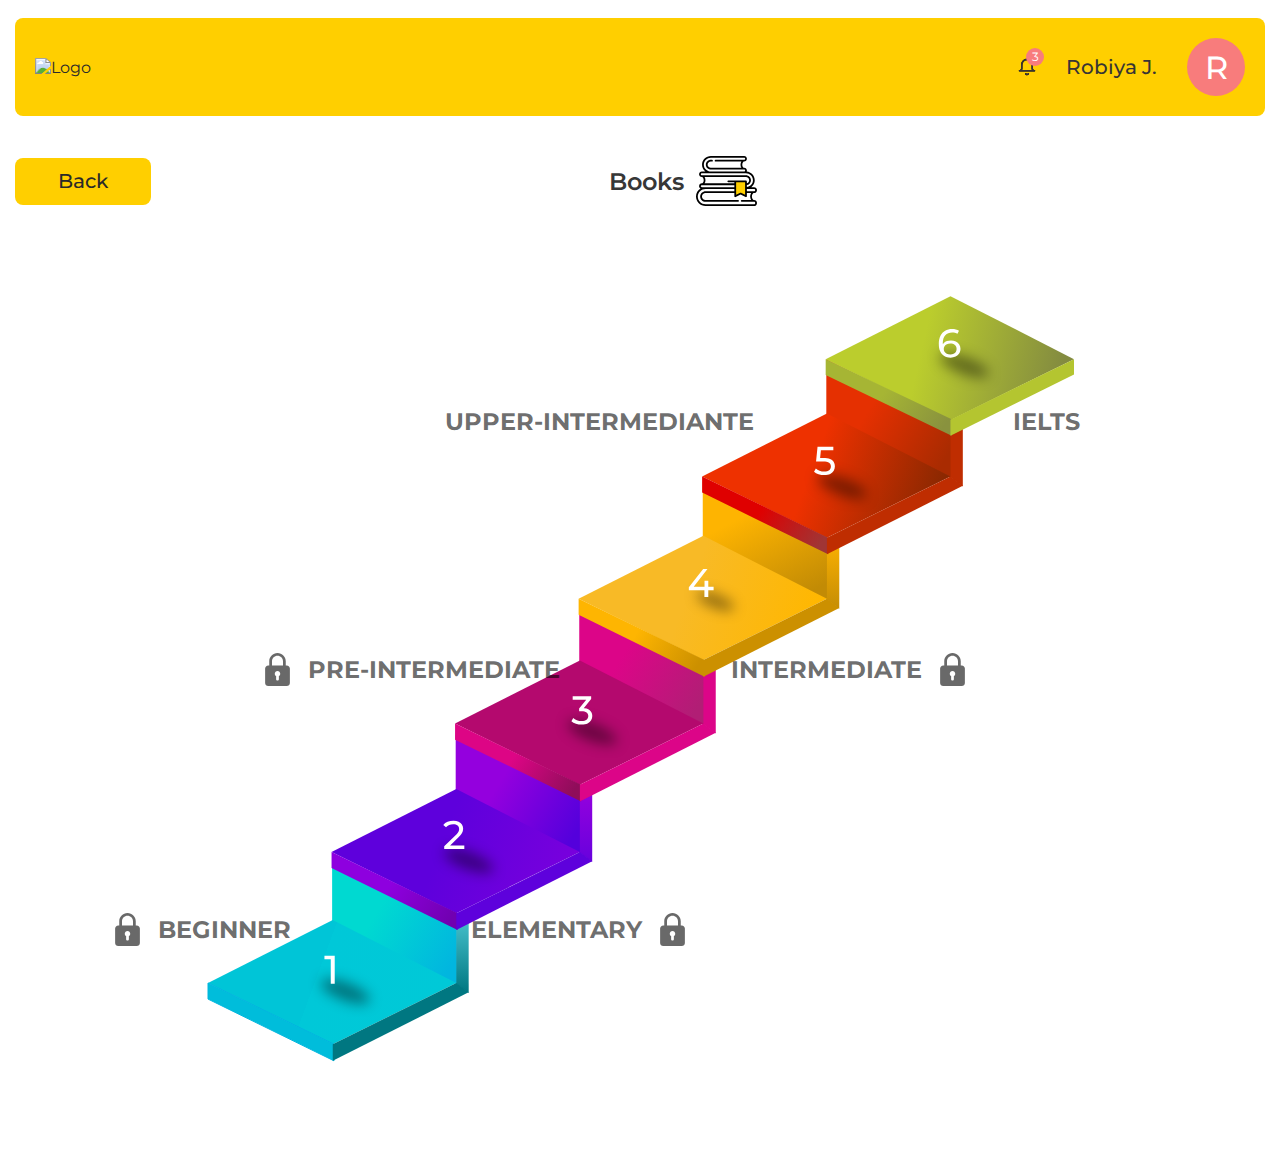
==== commit c5c5972f: "Remove logo, name" ====
--- a/books-levels.html
+++ b/books-levels.html
@@ -3,7 +3,7 @@
   <head>
     <meta charset="UTF-8" />
     <meta name="viewport" content="width=device-width, initial-scale=1.0" />
-    <title>Inter Nation Student</title>
+    <title> Student</title>
     <link rel="icon" type="image/x-icon" href="images/logo.ico" />
     <link rel="preconnect" href="https://fonts.googleapis.com" />
     <link rel="preconnect" href="https://fonts.gstatic.com" crossorigin />
@@ -24,7 +24,7 @@
       <div class="header__container">
         <div class="dflex-jcsb-aic header__inner">
           <div class="logo">
-            <a class="logo__link" href="/"
+            <a class="logo__link" href="./index.html"
               ><img src="images/header/logo.svg" alt="Logo" class="logo__img"
             /></a>
           </div>
@@ -60,7 +60,7 @@
           <div class="container">
             <div class="page-library__inner">
               <div class="page-library__top">
-                <a class="page-library__back" href="/"> Back </a>
+                <a class="page-library__back" href="./index.html"> Back </a>
                 <div class="dflex-jcsb-aic page-library__title">
                   <span>Books</span>
                   <img src="./images/books-videos/books.svg" alt="" />
